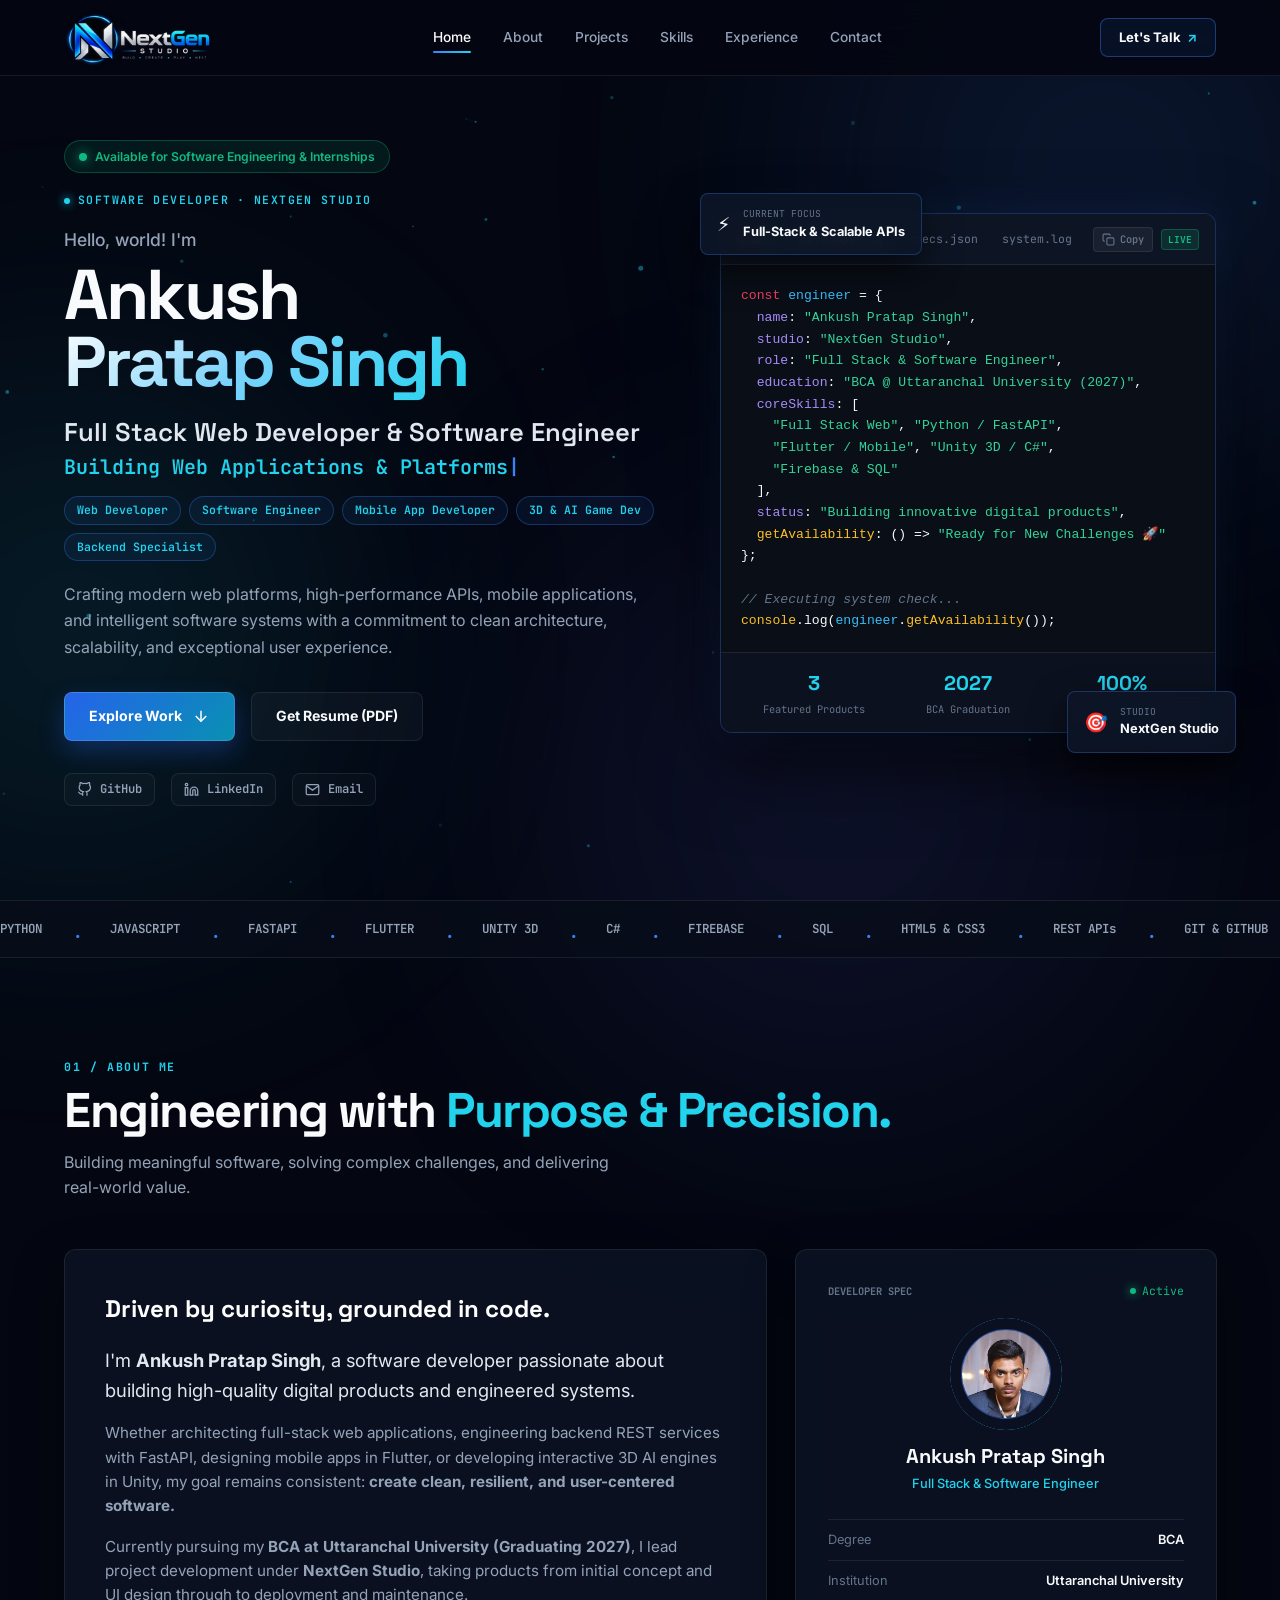
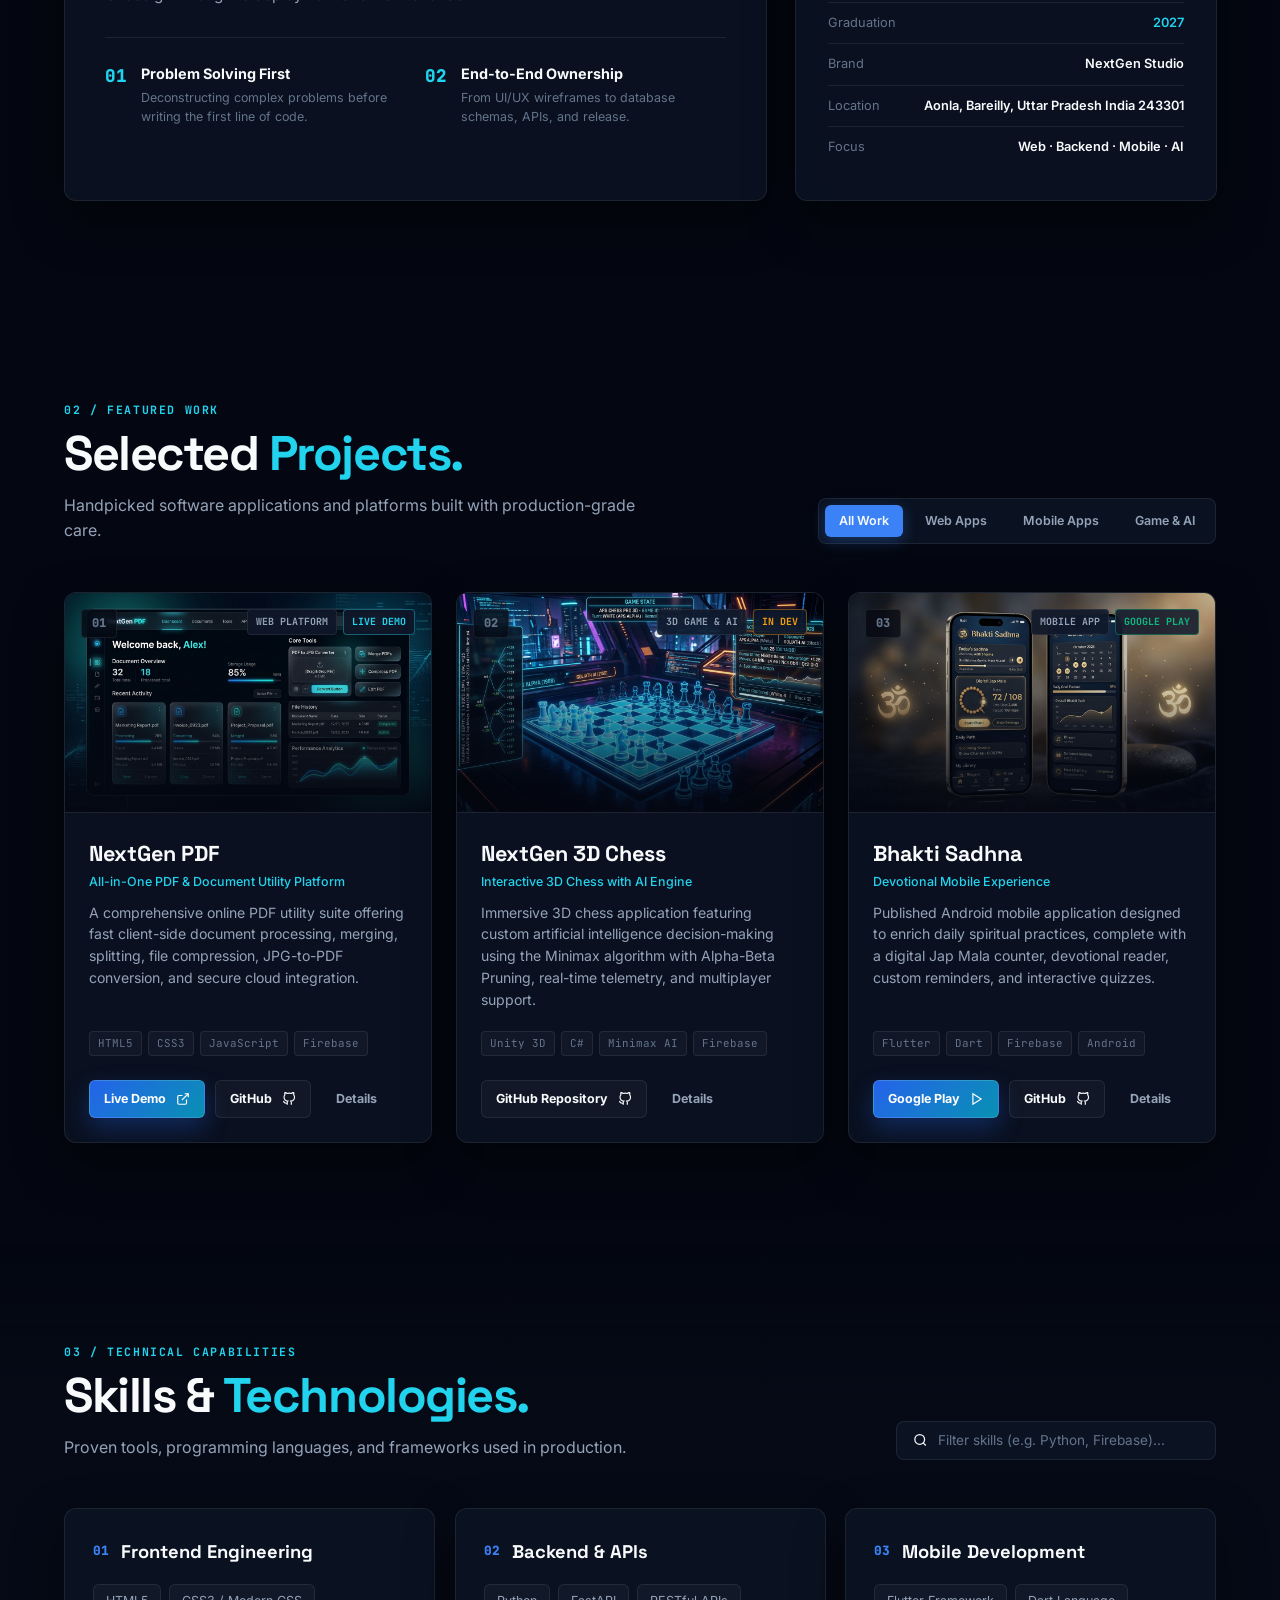
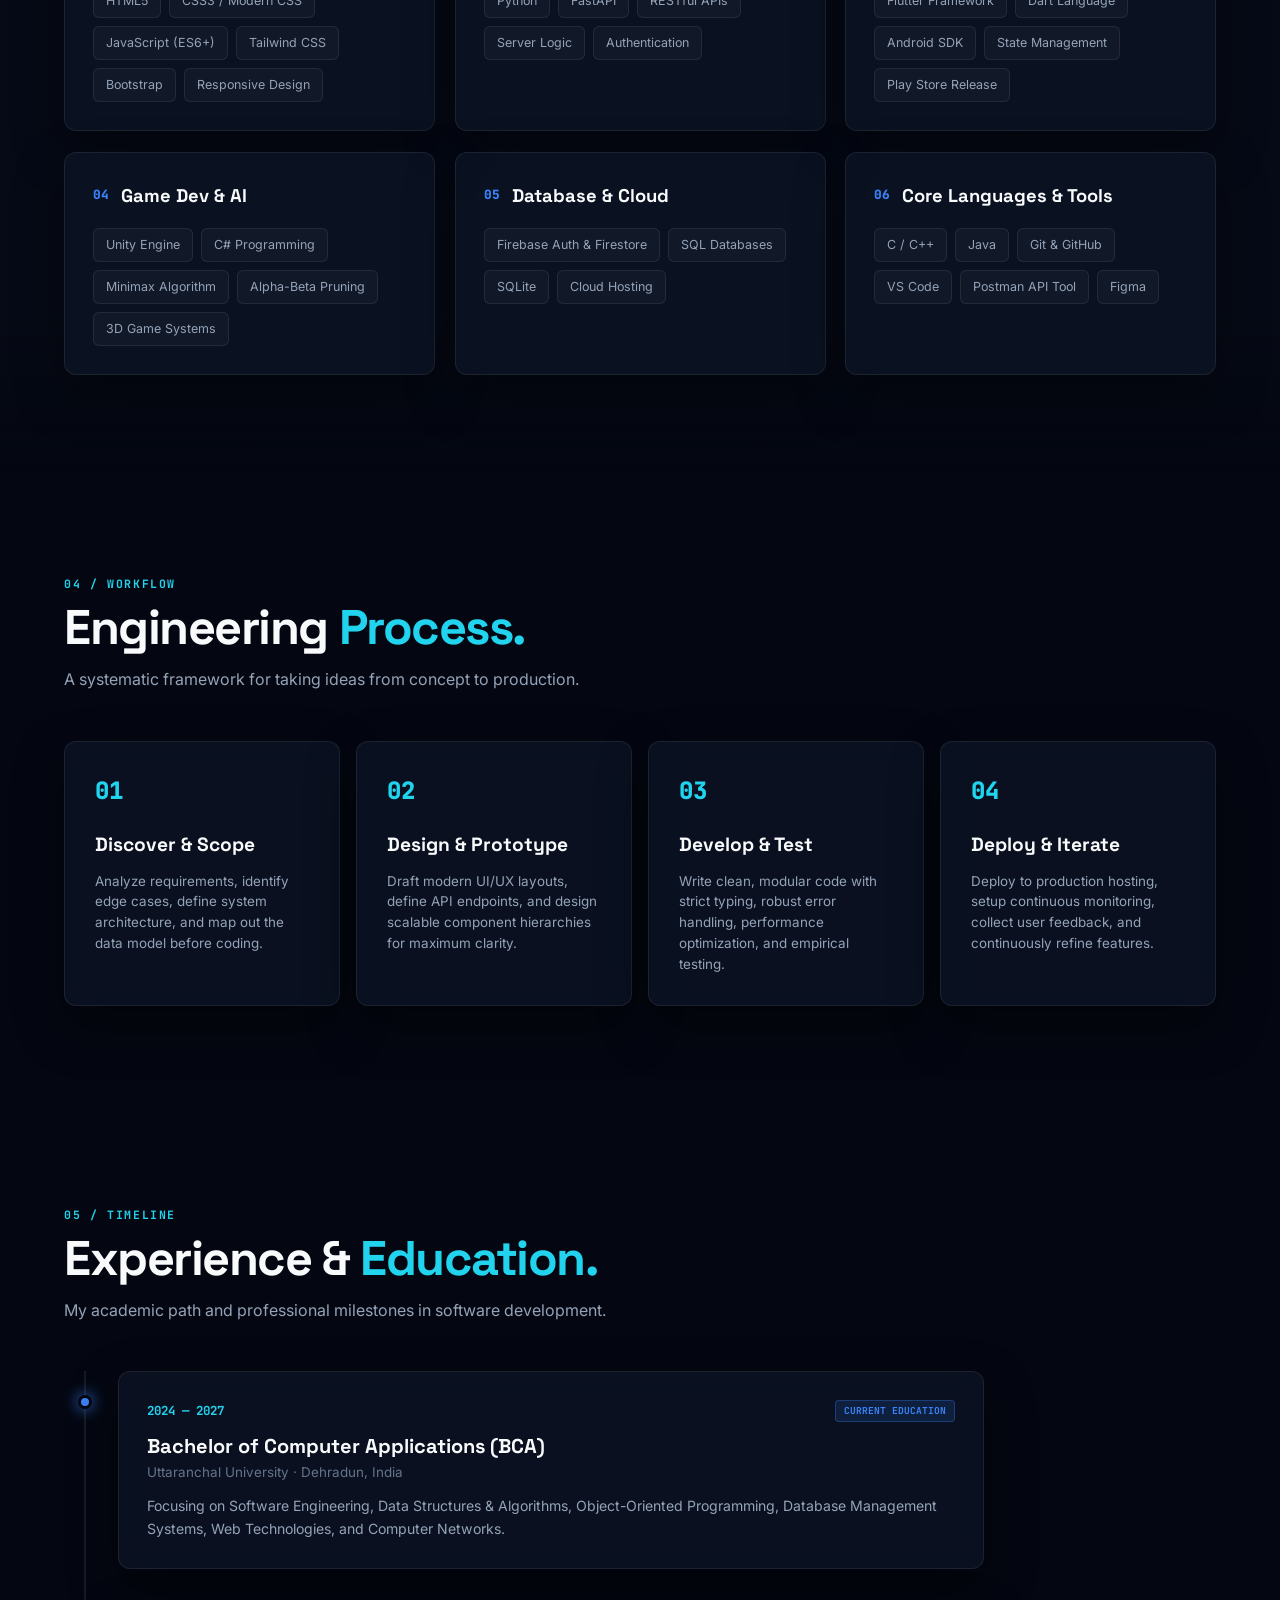
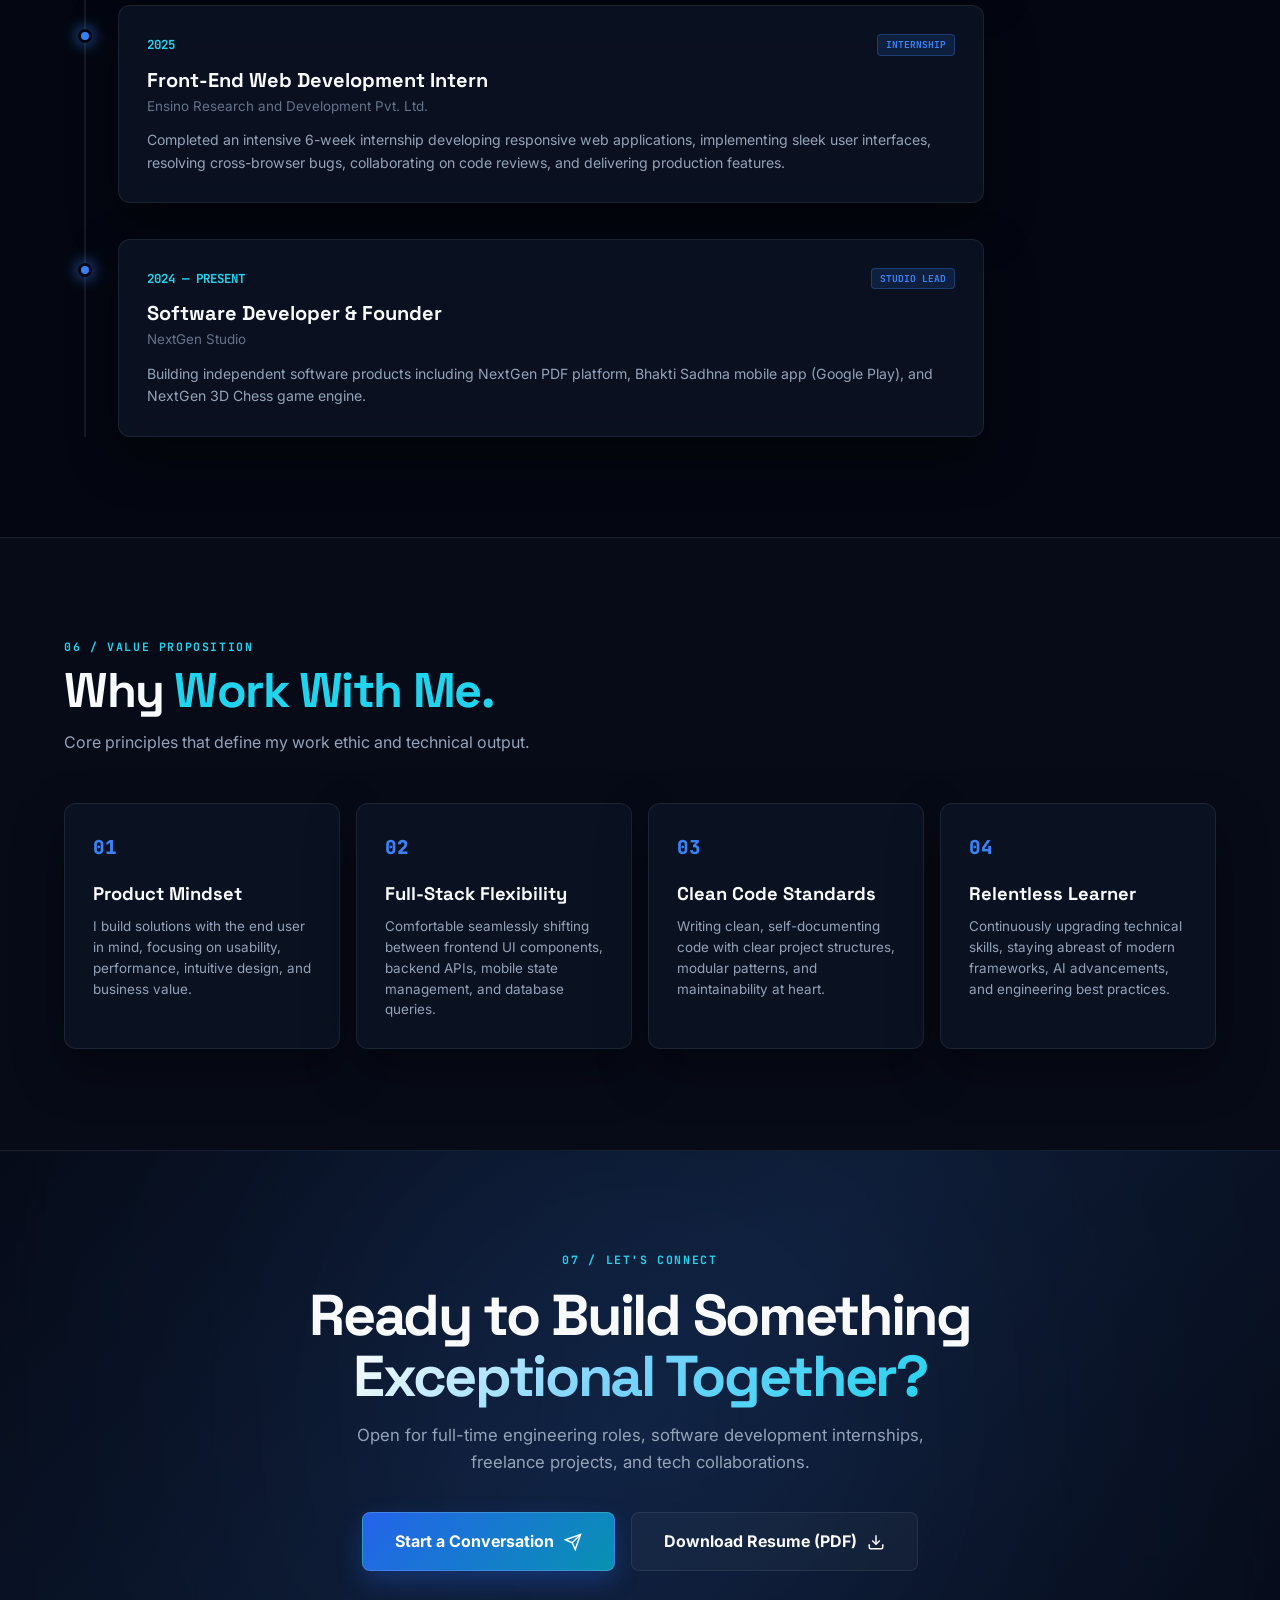
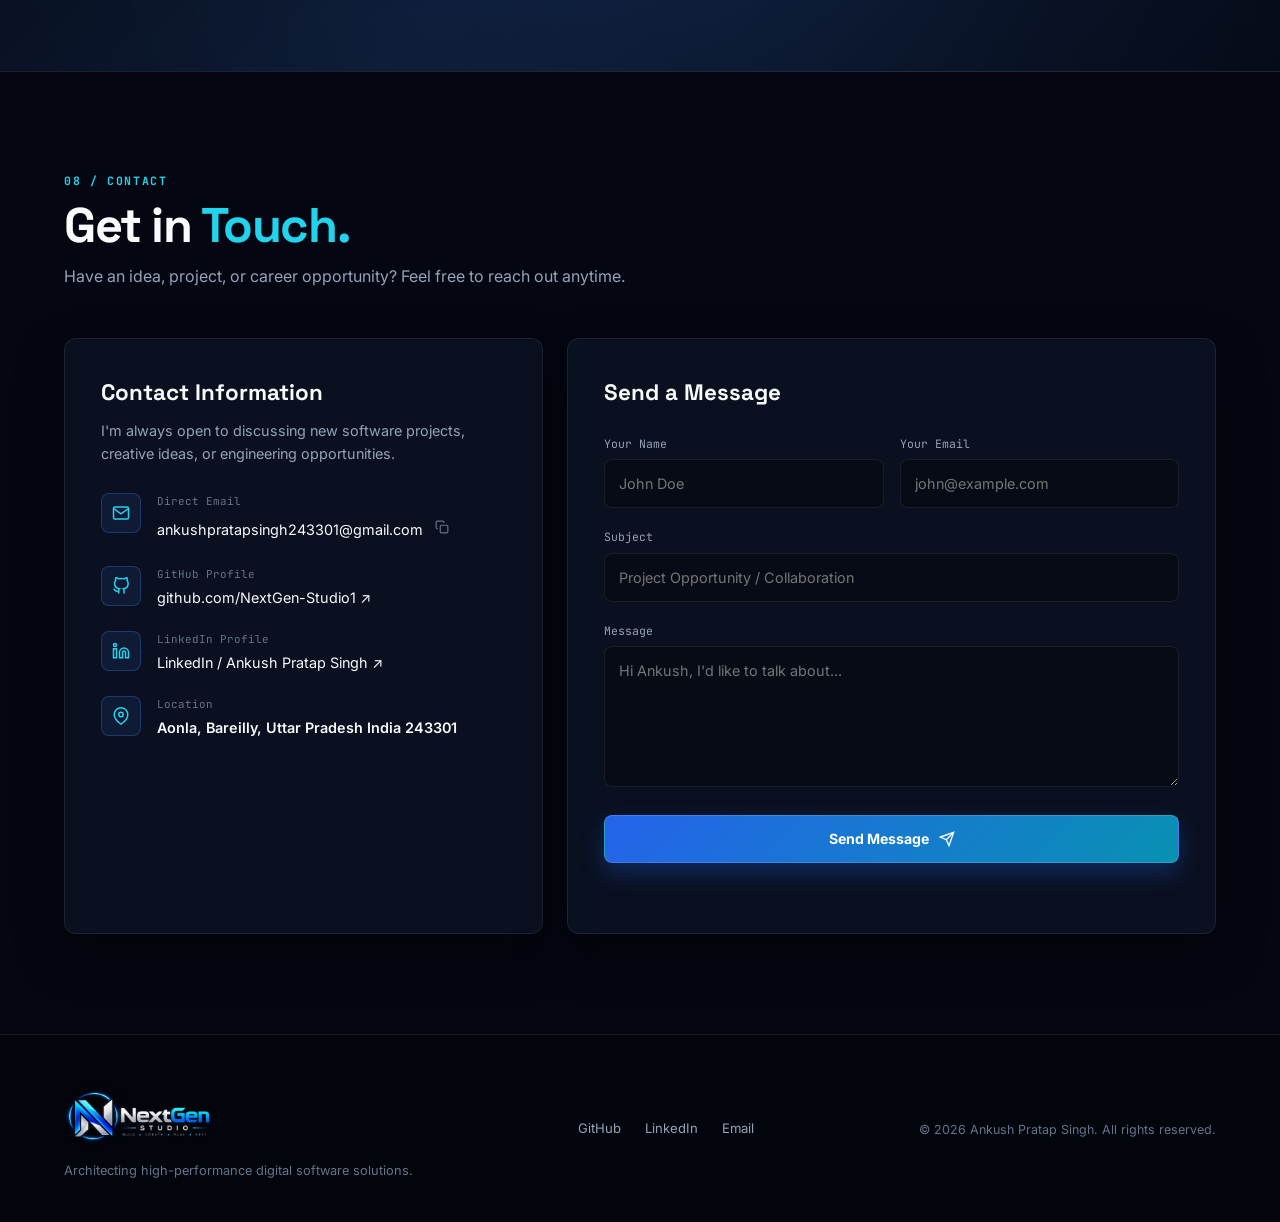
==== index.html @ 7127a2db "NextGen Studio Portfolio - Official Release v1.0" ====
<!DOCTYPE html>
<html lang="en">

<head>
  <meta charset="UTF-8">
  <meta name="viewport" content="width=device-width, initial-scale=1.0">
  <meta name="description"
    content="Ankush Pratap Singh — Full Stack Developer & Software Engineer. Building modern web platforms, mobile apps in Flutter, Python APIs with FastAPI, and Unity 3D games.">
  <meta name="keywords"
    content="Ankush Pratap Singh, NextGen Studio, Full Stack Developer, Software Engineer, Flutter, Unity 3D, FastAPI, Python, Web Developer Portfolio, Dehradun">
  <meta name="author" content="Ankush Pratap Singh">
  <meta name="theme-color" content="#050811">
  <link rel="canonical" href="https://nextgen-studio1.github.io/">

  <!-- Favicon & Icons -->
  <link rel="icon" type="image/svg+xml" href="favicon.svg">
  <link rel="apple-touch-icon" href="nextgen-studio-logo.png">
  <link rel="manifest" href="site.webmanifest">

  <!-- Open Graph / Social Meta -->
  <meta property="og:site_name" content="NextGen Studio Portfolio">
  <meta property="og:title" content="Ankush Pratap Singh — Full Stack & Software Engineer">
  <meta property="og:description"
    content="Full Stack Developer & Software Engineer crafting web platforms, mobile applications, APIs, and 3D software systems.">
  <meta property="og:type" content="website">
  <meta property="og:url" content="https://nextgen-studio1.github.io/">
  <meta property="og:image" content="nextgen-studio-logo.png">

  <!-- Twitter Card Meta -->
  <meta name="twitter:card" content="summary_large_image">
  <meta name="twitter:title" content="Ankush Pratap Singh — NextGen Studio Portfolio">
  <meta name="twitter:description"
    content="Full Stack Developer & Software Engineer crafting web platforms, mobile applications, APIs, and 3D software systems.">
  <meta name="twitter:image" content="nextgen-studio-logo.png">

  <!-- Schema.org JSON-LD -->
  <script type="application/ld+json">
  {
    "@context": "https://schema.org",
    "@type": "Person",
    "name": "Ankush Pratap Singh",
    "url": "https://nextgen-studio1.github.io/",
    "jobTitle": "Full Stack Developer & Software Engineer",
    "worksFor": {
      "@type": "Organization",
      "name": "NextGen Studio"
    },
    "alumniOf": {
      "@type": "EducationalOrganization",
      "name": "Uttaranchal University"
    },
    "sameAs": [
      "https://github.com/NextGen-Studio1",
      "https://www.linkedin.com/in/ankush-pratap-singh-7758a352"
    ]
  }
  </script>

  <title>Ankush Pratap Singh — NextGen Studio Portfolio</title>

  <!-- Fonts -->
  <link rel="preconnect" href="https://fonts.googleapis.com">
  <link rel="preconnect" href="https://fonts.gstatic.com" crossorigin>
  <link
    href="https://fonts.googleapis.com/css2?family=Inter:wght@300;400;500;600;700;800&family=Space+Grotesk:wght@400;500;600;700;800&family=JetBrains+Mono:wght@400;500;600;700&display=swap"
    rel="stylesheet">

  <link rel="stylesheet" href="style.css">
</head>

<body>

  <!-- Top Scroll Progress Bar -->
  <div class="scroll-progress-bar" id="scrollProgress"></div>

  <!-- Background Canvas for Interactive Particles -->
  <canvas id="particleCanvas"></canvas>

  <!-- Ambient Glow Blobs -->
  <div class="ambient ambient-a"></div>
  <div class="ambient ambient-b"></div>
  <div class="ambient ambient-c"></div>

  <!-- Mobile Backdrop Overlay -->
  <div class="nav-backdrop" id="navBackdrop"></div>

  <!-- NAVBAR -->
  <header class="navbar" id="navbar">
    <a class="brand" href="#home" aria-label="NextGen Studio Home">
      <div class="brand-mark">
        <img src="nextgen-studio-logo.png" alt="NextGen Studio Logo" class="brand-logo-img">
      </div>
    </a>

    <nav class="nav-links" id="navLinks">
      <a class="active" href="#home" id="nav-home">Home</a>
      <a href="#about" id="nav-about">About</a>
      <a href="#projects" id="nav-projects">Projects</a>
      <a href="#skills" id="nav-skills">Skills</a>
      <a href="#experience" id="nav-experience">Experience</a>
      <a href="#contact" id="nav-contact">Contact</a>
    </nav>

    <div class="nav-actions">
      <a class="nav-cta" href="#contact" id="navCta">Let's Talk <span class="arrow">↗</span></a>
      <button class="menu-toggle" id="menuToggle" aria-label="Toggle navigation menu" aria-expanded="false">
        <span class="bar"></span>
        <span class="bar"></span>
        <span class="bar"></span>
      </button>
    </div>
  </header>

  <main>
    <!-- HERO SECTION -->
    <section id="home" class="hero container">
      <div class="hero-content reveal">
        <div class="status-badge">
          <span class="status-dot"></span>
          <span>Available for Software Engineering & Internships</span>
        </div>

        <div class="eyebrow">
          <span class="pulse-icon"></span>
          <span>SOFTWARE DEVELOPER · NEXTGEN STUDIO</span>
        </div>

        <p class="intro">Hello, world! I'm</p>
        <h1 class="hero-title">
          Ankush<br>
          <span class="gradient-text">Pratap Singh</span>
        </h1>

        <h2 class="hero-subtitle">
          Full Stack Web Developer &amp; Software Engineer
          <br>
          <span class="typing-container">Building <span id="typedText"></span><span class="cursor">|</span></span>
        </h2>

        <!-- Developer Role Badges -->
        <div class="developer-title-strip">
          <span class="role-pill">Web Developer</span>
          <span class="role-pill">Software Engineer</span>
          <span class="role-pill">Mobile App Developer</span>
          <span class="role-pill">3D &amp; AI Game Dev</span>
          <span class="role-pill">Backend Specialist</span>
        </div>

        <p class="hero-copy">
          Crafting modern web platforms, high-performance APIs, mobile applications, and intelligent software systems
          with a commitment to clean architecture, scalability, and exceptional user experience.
        </p>

        <div class="hero-actions">
          <a class="btn btn-primary" href="#projects" id="heroBtnWork">
            <span>Explore Work</span>
            <svg class="btn-icon" viewBox="0 0 24 24" width="18" height="18" stroke="currentColor" stroke-width="2"
              fill="none">
              <line x1="12" y1="5" x2="12" y2="19"></line>
              <polyline points="19 12 12 19 5 12"></polyline>
            </svg>
          </a>
          <a class="btn btn-secondary"
            href="https://drive.google.com/file/d/1hTRPtSQiB6AssEPxFA-hEh9ZWtG6Ijp3/view?usp=drive_link" target="_blank"
            rel="noopener" id="heroBtnResume">
            <span>Get Resume (PDF)</span>
          </a>
        </div>

        <div class="social-row">
          <a href="https://github.com/NextGen-Studio1" target="_blank" rel="noopener" aria-label="GitHub Profile">
            <svg viewBox="0 0 24 24" width="15" height="15" stroke="currentColor" stroke-width="2" fill="none">
              <path
                d="M9 19c-5 1.5-5-2.5-7-3m14 6v-3.87a3.37 3.37 0 0 0-.94-2.61c3.14-.35 6.44-1.54 6.44-7A5.44 5.44 0 0 0 20 4.77 5.07 5.07 0 0 0 19.91 1S18.73.65 16 2.48a13.38 13.38 0 0 0-7 0C6.27.65 5.09 1 5.09 1A5.07 5.07 0 0 0 5 4.77a5.44 5.44 0 0 0-1.5 3.78c0 5.42 3.3 6.61 6.44 7A3.37 3.37 0 0 0 9 18.13V22">
              </path>
            </svg>
            <span>GitHub</span>
          </a>
          <a href="https://www.linkedin.com/in/ankush-pratap-singh-7758a352" target="_blank" rel="noopener"
            aria-label="LinkedIn Profile">
            <svg viewBox="0 0 24 24" width="15" height="15" stroke="currentColor" stroke-width="2" fill="none">
              <path d="M16 8a6 6 0 0 1 6 6v7h-4v-7a2 2 0 0 0-2-2 2 2 0 0 0-2 2v7h-4v-7a6 6 0 0 1 6-6z"></path>
              <rect x="2" y="9" width="4" height="12"></rect>
              <circle cx="4" cy="4" r="2"></circle>
            </svg>
            <span>LinkedIn</span>
          </a>
          <a href="mailto:ankushpratapsingh243301@gmail.com" aria-label="Send Email">
            <svg viewBox="0 0 24 24" width="15" height="15" stroke="currentColor" stroke-width="2" fill="none">
              <path d="M4 4h16c1.1 0 2 .9 2 2v12c0 1.1-.9 2-2 2H4c-1.1 0-2-.9-2-2V6c0-1.1.9-2 2-2z"></path>
              <polyline points="22,6 12,13 2,6"></polyline>
            </svg>
            <span>Email</span>
          </a>
        </div>
      </div>

      <!-- Hero Visual Interactive Terminal Widget -->
      <div class="hero-visual reveal delay-1">
        <div class="terminal-window tilt-card" id="heroTerminal">
          <div class="terminal-header">
            <div class="terminal-dots">
              <span class="dot red"></span>
              <span class="dot yellow"></span>
              <span class="dot green"></span>
            </div>
            <div class="terminal-tabs">
              <button class="tab-btn active" data-tab="code">developer.ts</button>
              <button class="tab-btn" data-tab="specs">specs.json</button>
              <button class="tab-btn" data-tab="status">system.log</button>
            </div>
            <div class="terminal-controls">
              <button class="copy-terminal-btn" id="copyCodeBtn" title="Copy code" aria-label="Copy code">
                <svg viewBox="0 0 24 24" width="13" height="13" stroke="currentColor" stroke-width="2" fill="none">
                  <rect x="9" y="9" width="13" height="13" rx="2" ry="2"></rect>
                  <path d="M5 15H4a2 2 0 0 1-2-2V4a2 2 0 0 1 2-2h9a2 2 0 0 1 2 2v1"></path>
                </svg>
                <span id="copyCodeTxt">Copy</span>
              </button>
              <div class="terminal-badge">LIVE</div>
            </div>
          </div>

          <div class="terminal-body tab-content active" id="tab-code">
            <pre><code><span class="code-keyword">const</span> <span class="code-var">engineer</span> = {
  <span class="code-prop">name</span>: <span class="code-str">"Ankush Pratap Singh"</span>,
  <span class="code-prop">studio</span>: <span class="code-str">"NextGen Studio"</span>,
  <span class="code-prop">role</span>: <span class="code-str">"Full Stack &amp; Software Engineer"</span>,
  <span class="code-prop">education</span>: <span class="code-str">"BCA @ Uttaranchal University (2027)"</span>,
  <span class="code-prop">coreSkills</span>: [
    <span class="code-str">"Full Stack Web"</span>, <span class="code-str">"Python / FastAPI"</span>,
    <span class="code-str">"Flutter / Mobile"</span>, <span class="code-str">"Unity 3D / C#"</span>,
    <span class="code-str">"Firebase &amp; SQL"</span>
  ],
  <span class="code-prop">status</span>: <span class="code-str">"Building innovative digital products"</span>,
  <span class="code-func">getAvailability</span>: () => <span class="code-str">"Ready for New Challenges 🚀"</span>
};

<span class="code-comment">// Executing system check...</span>
<span class="code-func">console</span>.log(<span class="code-var">engineer</span>.<span class="code-func">getAvailability</span>());</code></pre>
          </div>

          <div class="terminal-body tab-content" id="tab-specs">
            <pre><code>{
  <span class="code-prop">"frontend"</span>: [<span class="code-str">"HTML5"</span>, <span class="code-str">"CSS3"</span>, <span class="code-str">"JavaScript"</span>, <span class="code-str">"Tailwind"</span>],
  <span class="code-prop">"backend"</span>: [<span class="code-str">"Python"</span>, <span class="code-str">"FastAPI"</span>, <span class="code-str">"REST APIs"</span>],
  <span class="code-prop">"mobile"</span>: [<span class="code-str">"Flutter"</span>, <span class="code-str">"Dart"</span>, <span class="code-str">"Android"</span>],
  <span class="code-prop">"gameDev"</span>: [<span class="code-str">"Unity 3D"</span>, <span class="code-str">"C#"</span>, <span class="code-str">"Minimax AI"</span>],
  <span class="code-prop">"database"</span>: [<span class="code-str">"Firebase"</span>, <span class="code-str">"SQL"</span>, <span class="code-str">"SQLite"</span>]
}</code></pre>
          </div>

          <div class="terminal-body tab-content" id="tab-status">
            <div class="log-output" id="logOutput">
              <p><span class="log-time">[SYSTEM OK]</span> Core engine initialized.</p>
              <p><span class="log-time">[DEPLOYED]</span> NextGen PDF operational.</p>
              <p><span class="log-time">[DEPLOYED]</span> Bhakti Sadhna on Google Play.</p>
              <p><span class="log-time">[IN DEV]</span> NextGen 3D Chess AI Minimax Engine active.</p>
              <p class="log-highlight">⚡ Ready to engineer high-impact solutions.</p>
            </div>
            <button class="log-run-btn" id="runDiagBtn">⚡ Run System Diagnostic</button>
          </div>

          <div class="terminal-footer">
            <div class="terminal-stat">
              <span class="stat-num" data-count="3">3</span>
              <span class="stat-lbl">Featured Products</span>
            </div>
            <div class="terminal-stat">
              <span class="stat-num" data-count="2027">2027</span>
              <span class="stat-lbl">BCA Graduation</span>
            </div>
            <div class="terminal-stat">
              <span class="stat-num">100%</span>
              <span class="stat-lbl">Dedication</span>
            </div>
          </div>
        </div>

        <!-- Floating Accent Cards -->
        <div class="floating-badge badge-top">
          <div class="badge-icon">⚡</div>
          <div>
            <small>CURRENT FOCUS</small>
            <strong>Full-Stack &amp; Scalable APIs</strong>
          </div>
        </div>

        <div class="floating-badge badge-bottom">
          <div class="badge-icon">🎯</div>
          <div>
            <small>STUDIO</small>
            <strong>NextGen Studio</strong>
          </div>
        </div>
      </div>
    </section>

    <!-- TECH MARQUEE / TRUST STRIP -->
    <section class="trust-strip" aria-label="Technologies Overview">
      <div class="marquee-track">
        <div class="marquee-content">
          <span>PYTHON</span><span class="dot">•</span>
          <span>JAVASCRIPT</span><span class="dot">•</span>
          <span>FASTAPI</span><span class="dot">•</span>
          <span>FLUTTER</span><span class="dot">•</span>
          <span>UNITY 3D</span><span class="dot">•</span>
          <span>C#</span><span class="dot">•</span>
          <span>FIREBASE</span><span class="dot">•</span>
          <span>SQL</span><span class="dot">•</span>
          <span>HTML5 &amp; CSS3</span><span class="dot">•</span>
          <span>REST APIs</span><span class="dot">•</span>
          <span>GIT &amp; GITHUB</span><span class="dot">•</span>
        </div>
        <div class="marquee-content" aria-hidden="true">
          <span>PYTHON</span><span class="dot">•</span>
          <span>JAVASCRIPT</span><span class="dot">•</span>
          <span>FASTAPI</span><span class="dot">•</span>
          <span>FLUTTER</span><span class="dot">•</span>
          <span>UNITY 3D</span><span class="dot">•</span>
          <span>C#</span><span class="dot">•</span>
          <span>FIREBASE</span><span class="dot">•</span>
          <span>SQL</span><span class="dot">•</span>
          <span>HTML5 &amp; CSS3</span><span class="dot">•</span>
          <span>REST APIs</span><span class="dot">•</span>
          <span>GIT &amp; GITHUB</span><span class="dot">•</span>
        </div>
      </div>
    </section>

    <!-- ABOUT SECTION -->
    <section id="about" class="section container">
      <div class="section-heading reveal">
        <span class="section-kicker">01 / ABOUT ME</span>
        <h2>Engineering with <span>Purpose &amp; Precision.</span></h2>
        <p>Building meaningful software, solving complex challenges, and delivering real-world value.</p>
      </div>

      <div class="about-grid">
        <div class="about-card glass tilt-card reveal">
          <div class="card-glow"></div>
          <h3 class="about-headline">Driven by curiosity, grounded in code.</h3>
          <p class="large-copy">
            I'm <strong>Ankush Pratap Singh</strong>, a software developer passionate about building high-quality
            digital products and engineered systems.
          </p>
          <p>
            Whether architecting full-stack web applications, engineering backend REST services with FastAPI, designing
            mobile apps in Flutter, or developing interactive 3D AI engines in Unity, my goal remains consistent:
            <strong>create clean, resilient, and user-centered software.</strong>
          </p>
          <p>
            Currently pursuing my <strong>BCA at Uttaranchal University (Graduating 2027)</strong>, I lead project
            development under <strong>NextGen Studio</strong>, taking products from initial concept and UI design
            through to deployment and maintenance.
          </p>

          <div class="about-highlights">
            <div class="highlight-item">
              <span class="hl-num">01</span>
              <div>
                <strong>Problem Solving First</strong>
                <small>Deconstructing complex problems before writing the first line of code.</small>
              </div>
            </div>
            <div class="highlight-item">
              <span class="hl-num">02</span>
              <div>
                <strong>End-to-End Ownership</strong>
                <small>From UI/UX wireframes to database schemas, APIs, and release.</small>
              </div>
            </div>
          </div>
        </div>

        <div class="profile-card glass tilt-card reveal delay-1">
          <div class="profile-header">
            <span class="profile-badge">DEVELOPER SPEC</span>
            <span class="online-indicator">
              <span class="pulse"></span> Active
            </span>
          </div>

          <div class="profile-avatar-wrapper">
            <div class="avatar-ring"></div>
            <div class="profile-avatar">
              <img src="Profile.jpg" alt="Ankush Pratap Singh Profile Photo" class="profile-avatar-img">
            </div>
          </div>

          <h3 class="profile-name">Ankush Pratap Singh</h3>
          <p class="profile-title">Full Stack &amp; Software Engineer</p>

          <div class="profile-table">
            <div class="table-row">
              <span class="row-label">Degree</span>
              <span class="row-val">BCA</span>
            </div>
            <div class="table-row">
              <span class="row-label">Institution</span>
              <span class="row-val">Uttaranchal University</span>
            </div>
            <div class="table-row">
              <span class="row-label">Graduation</span>
              <span class="row-val highlight-val">2027</span>
            </div>
            <div class="table-row">
              <span class="row-label">Brand</span>
              <span class="row-val">NextGen Studio</span>
            </div>
            <div class="table-row">
              <span class="row-label">Location</span>
              <span class="row-val">Aonla, Bareilly, Uttar Pradesh India 243301</span>
            </div>
            <div class="table-row">
              <span class="row-label">Focus</span>
              <span class="row-val">Web · Backend · Mobile · AI</span>
            </div>
          </div>
        </div>
      </div>
    </section>

    <!-- FEATURED PROJECTS SECTION -->
    <section id="projects" class="section container">
      <div class="section-heading row-heading reveal">
        <div>
          <span class="section-kicker">02 / FEATURED WORK</span>
          <h2>Selected <span>Projects.</span></h2>
          <p>Handpicked software applications and platforms built with production-grade care.</p>
        </div>

        <!-- Filter Controls -->
        <div class="project-filters" id="projectFilters">
          <button class="filter-btn active" data-filter="all">All Work</button>
          <button class="filter-btn" data-filter="web">Web Apps</button>
          <button class="filter-btn" data-filter="mobile">Mobile Apps</button>
          <button class="filter-btn" data-filter="game">Game &amp; AI</button>
        </div>
      </div>

      <div class="projects-grid" id="projectsGrid">

        <!-- PROJECT 1: NEXTGEN PDF -->
        <article class="project-card glass tilt-card reveal" data-category="web">
          <div class="card-glow"></div>
          <div class="project-image-container">
            <img src="assets/nextgen_pdf.jpg" alt="NextGen PDF Application Interface" class="project-img"
              loading="lazy">
            <div class="image-overlay"></div>
            <span class="project-num">01</span>
            <div class="project-tags-floating">
              <span class="tag-pill">WEB PLATFORM</span>
              <span class="tag-pill live-pill">LIVE DEMO</span>
            </div>
          </div>

          <div class="project-body">
            <div class="project-header">
              <h3 class="project-title">NextGen PDF</h3>
              <span class="project-subtitle">All-in-One PDF &amp; Document Utility Platform</span>
            </div>

            <p class="project-desc">
              A comprehensive online PDF utility suite offering fast client-side document processing, merging,
              splitting, file compression, JPG-to-PDF conversion, and secure cloud integration.
            </p>

            <div class="tech-stack">
              <span>HTML5</span>
              <span>CSS3</span>
              <span>JavaScript</span>
              <span>Firebase</span>
            </div>

            <div class="project-actions">
              <a href="https://nextgen-pdf.web.app/index.html" target="_blank" rel="noopener"
                class="btn btn-sm btn-primary">
                <span>Live Demo</span>
                <svg viewBox="0 0 24 24" width="14" height="14" stroke="currentColor" stroke-width="2" fill="none">
                  <path d="M18 13v6a2 2 0 0 1-2 2H5a2 2 0 0 1-2-2V8a2 2 0 0 1 2-2h6"></path>
                  <polyline points="15 3 21 3 21 9"></polyline>
                  <line x1="10" y1="14" x2="21" y2="3"></line>
                </svg>
              </a>
              <a href="https://github.com/NextGen-Studio1" target="_blank" rel="noopener"
                class="btn btn-sm btn-secondary">
                <span>GitHub</span>
                <svg viewBox="0 0 24 24" width="14" height="14" stroke="currentColor" stroke-width="2" fill="none">
                  <path
                    d="M9 19c-5 1.5-5-2.5-7-3m14 6v-3.87a3.37 3.37 0 0 0-.94-2.61c3.14-.35 6.44-1.54 6.44-7A5.44 5.44 0 0 0 20 4.77 5.07 5.07 0 0 0 19.91 1S18.73.65 16 2.48a13.38 13.38 0 0 0-7 0C6.27.65 5.09 1 5.09 1A5.07 5.07 0 0 0 5 4.77a5.44 5.44 0 0 0-1.5 3.78c0 5.42 3.3 6.61 6.44 7A3.37 3.37 0 0 0 9 18.13V22">
                  </path>
                </svg>
              </a>
              <button class="btn btn-sm btn-ghost open-modal" data-project="pdf">
                <span>Details</span>
              </button>
            </div>
          </div>
        </article>

        <!-- PROJECT 2: NextGen 3D Chess -->
        <article class="project-card glass tilt-card reveal delay-1" data-category="game">
          <div class="card-glow"></div>
          <div class="project-image-container">
            <img src="assets/aps_chess.jpg" alt="NextGen 3D Chess Game Interface" class="project-img" loading="lazy">
            <div class="image-overlay"></div>
            <span class="project-num">02</span>
            <div class="project-tags-floating">
              <span class="tag-pill">3D GAME &amp; AI</span>
              <span class="tag-pill status-pill">IN DEV</span>
            </div>
          </div>

          <div class="project-body">
            <div class="project-header">
              <h3 class="project-title">NextGen 3D Chess</h3>
              <span class="project-subtitle">Interactive 3D Chess with AI Engine</span>
            </div>

            <p class="project-desc">
              Immersive 3D chess application featuring custom artificial intelligence decision-making using the Minimax
              algorithm with Alpha-Beta Pruning, real-time telemetry, and multiplayer support.
            </p>

            <div class="tech-stack">
              <span>Unity 3D</span>
              <span>C#</span>
              <span>Minimax AI</span>
              <span>Firebase</span>
            </div>

            <div class="project-actions">
              <a href="https://github.com/NextGen-Studio1" target="_blank" rel="noopener"
                class="btn btn-sm btn-secondary">
                <span>GitHub Repository</span>
                <svg viewBox="0 0 24 24" width="14" height="14" stroke="currentColor" stroke-width="2" fill="none">
                  <path
                    d="M9 19c-5 1.5-5-2.5-7-3m14 6v-3.87a3.37 3.37 0 0 0-.94-2.61c3.14-.35 6.44-1.54 6.44-7A5.44 5.44 0 0 0 20 4.77 5.07 5.07 0 0 0 19.91 1S18.73.65 16 2.48a13.38 13.38 0 0 0-7 0C6.27.65 5.09 1 5.09 1A5.07 5.07 0 0 0 5 4.77a5.44 5.44 0 0 0-1.5 3.78c0 5.42 3.3 6.61 6.44 7A3.37 3.37 0 0 0 9 18.13V22">
                  </path>
                </svg>
              </a>
              <button class="btn btn-sm btn-ghost open-modal" data-project="chess">
                <span>Details</span>
              </button>
            </div>
          </div>
        </article>

        <!-- PROJECT 3: BHAKTI SADHNA -->
        <article class="project-card glass tilt-card reveal delay-2" data-category="mobile">
          <div class="card-glow"></div>
          <div class="project-image-container">
            <img src="assets/bhakti_sadhna.jpg" alt="Bhakti Sadhna Mobile App Preview" class="project-img"
              loading="lazy">
            <div class="image-overlay"></div>
            <span class="project-num">03</span>
            <div class="project-tags-floating">
              <span class="tag-pill">MOBILE APP</span>
              <span class="tag-pill store-pill">GOOGLE PLAY</span>
            </div>
          </div>

          <div class="project-body">
            <div class="project-header">
              <h3 class="project-title">Bhakti Sadhna</h3>
              <span class="project-subtitle">Devotional Mobile Experience</span>
            </div>

            <p class="project-desc">
              Published Android mobile application designed to enrich daily spiritual practices, complete with a digital
              Jap Mala counter, devotional reader, custom reminders, and interactive quizzes.
            </p>

            <div class="tech-stack">
              <span>Flutter</span>
              <span>Dart</span>
              <span>Firebase</span>
              <span>Android</span>
            </div>

            <div class="project-actions">
              <a href="https://play.google.com/store/apps/details?id=com.ankush.bhakti_sangrah" target="_blank"
                rel="noopener" class="btn btn-sm btn-primary">
                <span>Google Play</span>
                <svg viewBox="0 0 24 24" width="14" height="14" stroke="currentColor" stroke-width="2" fill="none">
                  <polygon points="5 3 19 12 5 21 5 3"></polygon>
                </svg>
              </a>
              <a href="https://github.com/NextGen-Studio1" target="_blank" rel="noopener"
                class="btn btn-sm btn-secondary">
                <span>GitHub</span>
                <svg viewBox="0 0 24 24" width="14" height="14" stroke="currentColor" stroke-width="2" fill="none">
                  <path
                    d="M9 19c-5 1.5-5-2.5-7-3m14 6v-3.87a3.37 3.37 0 0 0-.94-2.61c3.14-.35 6.44-1.54 6.44-7A5.44 5.44 0 0 0 20 4.77 5.07 5.07 0 0 0 19.91 1S18.73.65 16 2.48a13.38 13.38 0 0 0-7 0C6.27.65 5.09 1 5.09 1A5.07 5.07 0 0 0 5 4.77a5.44 5.44 0 0 0-1.5 3.78c0 5.42 3.3 6.61 6.44 7A3.37 3.37 0 0 0 9 18.13V22">
                  </path>
                </svg>
              </a>
              <button class="btn btn-sm btn-ghost open-modal" data-project="bhakti">
                <span>Details</span>
              </button>
            </div>
          </div>
        </article>

      </div>
    </section>

    <!-- SKILLS SECTION -->
    <section id="skills" class="section skills-section">
      <div class="container">
        <div class="section-heading row-heading reveal">
          <div>
            <span class="section-kicker">03 / TECHNICAL CAPABILITIES</span>
            <h2>Skills &amp; <span>Technologies.</span></h2>
            <p>Proven tools, programming languages, and frameworks used in production.</p>
          </div>

          <div class="skills-search-box">
            <svg viewBox="0 0 24 24" width="16" height="16" stroke="currentColor" stroke-width="2" fill="none">
              <circle cx="11" cy="11" r="8"></circle>
              <line x1="21" y1="21" x2="16.65" y2="16.65"></line>
            </svg>
            <input type="text" id="skillsSearch" placeholder="Filter skills (e.g. Python, Firebase)..."
              aria-label="Search skills">
          </div>
        </div>

        <div class="skills-grid" id="skillsGrid">

          <div class="skill-category glass tilt-card reveal">
            <div class="cat-header">
              <span class="cat-num">01</span>
              <h3>Frontend Engineering</h3>
            </div>
            <div class="skill-tags">
              <span class="skill-pill">HTML5</span>
              <span class="skill-pill">CSS3 / Modern CSS</span>
              <span class="skill-pill">JavaScript (ES6+)</span>
              <span class="skill-pill">Tailwind CSS</span>
              <span class="skill-pill">Bootstrap</span>
              <span class="skill-pill">Responsive Design</span>
            </div>
          </div>

          <div class="skill-category glass tilt-card reveal delay-1">
            <div class="cat-header">
              <span class="cat-num">02</span>
              <h3>Backend &amp; APIs</h3>
            </div>
            <div class="skill-tags">
              <span class="skill-pill">Python</span>
              <span class="skill-pill">FastAPI</span>
              <span class="skill-pill">RESTful APIs</span>
              <span class="skill-pill">Server Logic</span>
              <span class="skill-pill">Authentication</span>
            </div>
          </div>

          <div class="skill-category glass tilt-card reveal delay-2">
            <div class="cat-header">
              <span class="cat-num">03</span>
              <h3>Mobile Development</h3>
            </div>
            <div class="skill-tags">
              <span class="skill-pill">Flutter Framework</span>
              <span class="skill-pill">Dart Language</span>
              <span class="skill-pill">Android SDK</span>
              <span class="skill-pill">State Management</span>
              <span class="skill-pill">Play Store Release</span>
            </div>
          </div>

          <div class="skill-category glass tilt-card reveal">
            <div class="cat-header">
              <span class="cat-num">04</span>
              <h3>Game Dev &amp; AI</h3>
            </div>
            <div class="skill-tags">
              <span class="skill-pill">Unity Engine</span>
              <span class="skill-pill">C# Programming</span>
              <span class="skill-pill">Minimax Algorithm</span>
              <span class="skill-pill">Alpha-Beta Pruning</span>
              <span class="skill-pill">3D Game Systems</span>
            </div>
          </div>

          <div class="skill-category glass tilt-card reveal delay-1">
            <div class="cat-header">
              <span class="cat-num">05</span>
              <h3>Database &amp; Cloud</h3>
            </div>
            <div class="skill-tags">
              <span class="skill-pill">Firebase Auth &amp; Firestore</span>
              <span class="skill-pill">SQL Databases</span>
              <span class="skill-pill">SQLite</span>
              <span class="skill-pill">Cloud Hosting</span>
            </div>
          </div>

          <div class="skill-category glass tilt-card reveal delay-2">
            <div class="cat-header">
              <span class="cat-num">06</span>
              <h3>Core Languages &amp; Tools</h3>
            </div>
            <div class="skill-tags">
              <span class="skill-pill">C / C++</span>
              <span class="skill-pill">Java</span>
              <span class="skill-pill">Git &amp; GitHub</span>
              <span class="skill-pill">VS Code</span>
              <span class="skill-pill">Postman API Tool</span>
              <span class="skill-pill">Figma</span>
            </div>
          </div>

        </div>
      </div>
    </section>

    <!-- DEVELOPMENT PROCESS -->
    <section class="section container">
      <div class="section-heading reveal">
        <span class="section-kicker">04 / WORKFLOW</span>
        <h2>Engineering <span>Process.</span></h2>
        <p>A systematic framework for taking ideas from concept to production.</p>
      </div>

      <div class="process-grid">
        <div class="process-step glass reveal">
          <span class="step-num">01</span>
          <h3>Discover &amp; Scope</h3>
          <p>Analyze requirements, identify edge cases, define system architecture, and map out the data model before
            coding.</p>
        </div>

        <div class="process-step glass reveal delay-1">
          <span class="step-num">02</span>
          <h3>Design &amp; Prototype</h3>
          <p>Draft modern UI/UX layouts, define API endpoints, and design scalable component hierarchies for maximum
            clarity.</p>
        </div>

        <div class="process-step glass reveal delay-2">
          <span class="step-num">03</span>
          <h3>Develop &amp; Test</h3>
          <p>Write clean, modular code with strict typing, robust error handling, performance optimization, and
            empirical testing.</p>
        </div>

        <div class="process-step glass reveal delay-3">
          <span class="step-num">04</span>
          <h3>Deploy &amp; Iterate</h3>
          <p>Deploy to production hosting, setup continuous monitoring, collect user feedback, and continuously refine
            features.</p>
        </div>
      </div>
    </section>

    <!-- EXPERIENCE & EDUCATION -->
    <section id="experience" class="section container">
      <div class="section-heading reveal">
        <span class="section-kicker">05 / TIMELINE</span>
        <h2>Experience &amp; <span>Education.</span></h2>
        <p>My academic path and professional milestones in software development.</p>
      </div>

      <div class="timeline">

        <div class="timeline-item reveal">
          <div class="timeline-marker"></div>
          <div class="timeline-content glass">
            <div class="timeline-header">
              <span class="timeline-period">2024 — 2027</span>
              <span class="timeline-tag">CURRENT EDUCATION</span>
            </div>
            <h3>Bachelor of Computer Applications (BCA)</h3>
            <span class="timeline-sub">Uttaranchal University · Dehradun, India</span>
            <p>
              Focusing on Software Engineering, Data Structures &amp; Algorithms, Object-Oriented Programming, Database
              Management Systems, Web Technologies, and Computer Networks.
            </p>
          </div>
        </div>

        <div class="timeline-item reveal delay-1">
          <div class="timeline-marker"></div>
          <div class="timeline-content glass">
            <div class="timeline-header">
              <span class="timeline-period">2025</span>
              <span class="timeline-tag">INTERNSHIP</span>
            </div>
            <h3>Front-End Web Development Intern</h3>
            <span class="timeline-sub">Ensino Research and Development Pvt. Ltd.</span>
            <p>
              Completed an intensive 6-week internship developing responsive web applications, implementing sleek user
              interfaces, resolving cross-browser bugs, collaborating on code reviews, and delivering production
              features.
            </p>
          </div>
        </div>

        <div class="timeline-item reveal delay-2">
          <div class="timeline-marker"></div>
          <div class="timeline-content glass">
            <div class="timeline-header">
              <span class="timeline-period">2024 — PRESENT</span>
              <span class="timeline-tag">STUDIO LEAD</span>
            </div>
            <h3>Software Developer &amp; Founder</h3>
            <span class="timeline-sub">NextGen Studio</span>
            <p>
              Building independent software products including NextGen PDF platform, Bhakti Sadhna mobile app (Google
              Play), and NextGen 3D Chess game engine.
            </p>
          </div>
        </div>

      </div>
    </section>

    <!-- WHY ME SECTION -->
    <section class="section why-section">
      <div class="container">
        <div class="section-heading reveal">
          <span class="section-kicker">06 / VALUE PROPOSITION</span>
          <h2>Why <span>Work With Me.</span></h2>
          <p>Core principles that define my work ethic and technical output.</p>
        </div>

        <div class="why-grid">
          <div class="why-card glass tilt-card reveal">
            <div class="why-num">01</div>
            <h3>Product Mindset</h3>
            <p>I build solutions with the end user in mind, focusing on usability, performance, intuitive design, and
              business value.</p>
          </div>

          <div class="why-card glass tilt-card reveal delay-1">
            <div class="why-num">02</div>
            <h3>Full-Stack Flexibility</h3>
            <p>Comfortable seamlessly shifting between frontend UI components, backend APIs, mobile state management,
              and database queries.</p>
          </div>

          <div class="why-card glass tilt-card reveal delay-2">
            <div class="why-num">03</div>
            <h3>Clean Code Standards</h3>
            <p>Writing clean, self-documenting code with clear project structures, modular patterns, and maintainability
              at heart.</p>
          </div>

          <div class="why-card glass tilt-card reveal delay-3">
            <div class="why-num">04</div>
            <h3>Relentless Learner</h3>
            <p>Continuously upgrading technical skills, staying abreast of modern frameworks, AI advancements, and
              engineering best practices.</p>
          </div>
        </div>
      </div>
    </section>

    <!-- CTA SECTION -->
    <section class="cta-section">
      <div class="cta-glow"></div>
      <div class="container cta-inner reveal">
        <span class="section-kicker">07 / LET'S CONNECT</span>
        <h2>Ready to Build Something<br><span class="gradient-text">Exceptional Together?</span></h2>
        <p>Open for full-time engineering roles, software development internships, freelance projects, and tech
          collaborations.</p>
        <div class="cta-actions">
          <a class="btn btn-primary btn-lg" href="#contact" id="ctaBtnContact">
            <span>Start a Conversation</span>
            <svg viewBox="0 0 24 24" width="18" height="18" stroke="currentColor" stroke-width="2" fill="none">
              <line x1="22" y1="2" x2="11" y2="13"></line>
              <polygon points="22 2 15 22 11 13 2 9 22 2"></polygon>
            </svg>
          </a>
          <a class="btn btn-secondary btn-lg"
            href="https://drive.google.com/file/d/1hTRPtSQiB6AssEPxFA-hEh9ZWtG6Ijp3/view?usp=drive_link" target="_blank"
            rel="noopener" id="ctaBtnResume">
            <span>Download Resume (PDF)</span>
            <svg viewBox="0 0 24 24" width="18" height="18" stroke="currentColor" stroke-width="2" fill="none">
              <path d="M21 15v4a2 2 0 0 1-2 2H5a2 2 0 0 1-2-2v-4"></path>
              <polyline points="7 10 12 15 17 10"></polyline>
              <line x1="12" y1="15" x2="12" y2="3"></line>
            </svg>
          </a>
        </div>
      </div>
    </section>

    <!-- CONTACT SECTION -->
    <section id="contact" class="section container">
      <div class="section-heading reveal">
        <span class="section-kicker">08 / CONTACT</span>
        <h2>Get in <span>Touch.</span></h2>
        <p>Have an idea, project, or career opportunity? Feel free to reach out anytime.</p>
      </div>

      <div class="contact-grid">
        <div class="contact-info glass tilt-card reveal">
          <div class="card-glow"></div>
          <h3>Contact Information</h3>
          <p class="contact-intro">I'm always open to discussing new software projects, creative ideas, or engineering
            opportunities.</p>

          <div class="contact-lines">
            <div class="contact-item">
              <div class="item-icon">
                <svg viewBox="0 0 24 24" width="18" height="18" stroke="currentColor" stroke-width="2" fill="none">
                  <path d="M4 4h16c1.1 0 2 .9 2 2v12c0 1.1-.9 2-2 2H4c-1.1 0-2-.9-2-2V6c0-1.1.9-2 2-2z"></path>
                  <polyline points="22,6 12,13 2,6"></polyline>
                </svg>
              </div>
              <div>
                <span class="item-label">Direct Email</span>
                <div class="email-copy-wrapper">
                  <a href="mailto:ankushpratapsingh243301@gmail.com"
                    class="item-val">ankushpratapsingh243301@gmail.com</a>
                  <button class="copy-btn" id="copyEmailBtn" aria-label="Copy Email Address">
                    <svg viewBox="0 0 24 24" width="14" height="14" stroke="currentColor" stroke-width="2" fill="none">
                      <rect x="9" y="9" width="13" height="13" rx="2" ry="2"></rect>
                      <path d="M5 15H4a2 2 0 0 1-2-2V4a2 2 0 0 1 2-2h9a2 2 0 0 1 2 2v1"></path>
                    </svg>
                  </button>
                </div>
              </div>
            </div>

            <div class="contact-item">
              <div class="item-icon">
                <svg viewBox="0 0 24 24" width="18" height="18" stroke="currentColor" stroke-width="2" fill="none">
                  <path
                    d="M9 19c-5 1.5-5-2.5-7-3m14 6v-3.87a3.37 3.37 0 0 0-.94-2.61c3.14-.35 6.44-1.54 6.44-7A5.44 5.44 0 0 0 20 4.77 5.07 5.07 0 0 0 19.91 1S18.73.65 16 2.48a13.38 13.38 0 0 0-7 0C6.27.65 5.09 1 5.09 1A5.07 5.07 0 0 0 5 4.77a5.44 5.44 0 0 0-1.5 3.78c0 5.42 3.3 6.61 6.44 7A3.37 3.37 0 0 0 9 18.13V22">
                  </path>
                </svg>
              </div>
              <div>
                <span class="item-label">GitHub Profile</span>
                <a href="https://github.com/NextGen-Studio1" target="_blank" rel="noopener"
                  class="item-val">github.com/NextGen-Studio1 ↗</a>
              </div>
            </div>

            <div class="contact-item">
              <div class="item-icon">
                <svg viewBox="0 0 24 24" width="18" height="18" stroke="currentColor" stroke-width="2" fill="none">
                  <path d="M16 8a6 6 0 0 1 6 6v7h-4v-7a2 2 0 0 0-2-2 2 2 0 0 0-2 2v7h-4v-7a6 6 0 0 1 6-6z"></path>
                  <rect x="2" y="9" width="4" height="12"></rect>
                  <circle cx="4" cy="4" r="2"></circle>
                </svg>
              </div>
              <div>
                <span class="item-label">LinkedIn Profile</span>
                <a href="https://www.linkedin.com/in/ankush-pratap-singh-7758a352" target="_blank" rel="noopener"
                  class="item-val">LinkedIn / Ankush Pratap Singh ↗</a>
              </div>
            </div>

            <div class="contact-item">
              <div class="item-icon">
                <svg viewBox="0 0 24 24" width="18" height="18" stroke="currentColor" stroke-width="2" fill="none">
                  <path d="M21 10c0 7-9 13-9 13s-9-6-9-13a9 9 0 0 1 18 0z"></path>
                  <circle cx="12" cy="10" r="3"></circle>
                </svg>
              </div>
              <div>
                <span class="item-label">Location</span>
                <span class="item-val text-bold">Aonla, Bareilly, Uttar Pradesh India 243301</span>
              </div>
            </div>
          </div>
        </div>

        <form class="contact-form glass reveal delay-1" id="contactForm">
          <h3>Send a Message</h3>
          <div class="form-row">
            <div class="form-group">
              <label for="contactName">Your Name</label>
              <input required type="text" id="contactName" name="name" placeholder="John Doe">
            </div>
            <div class="form-group">
              <label for="contactEmail">Your Email</label>
              <input required type="email" id="contactEmail" name="email" placeholder="john@example.com">
            </div>
          </div>

          <div class="form-group">
            <label for="contactSubject">Subject</label>
            <input required type="text" id="contactSubject" name="subject"
              placeholder="Project Opportunity / Collaboration">
          </div>

          <div class="form-group">
            <label for="contactMessage">Message</label>
            <textarea required id="contactMessage" name="message" rows="5"
              placeholder="Hi Ankush, I'd like to talk about..."></textarea>
          </div>

          <button class="btn btn-primary btn-full" type="submit" id="submitBtn">
            <span>Send Message</span>
            <svg viewBox="0 0 24 24" width="16" height="16" stroke="currentColor" stroke-width="2" fill="none">
              <line x1="22" y1="2" x2="11" y2="13"></line>
              <polygon points="22 2 15 22 11 13 2 9 22 2"></polygon>
            </svg>
          </button>

          <div class="form-toast" id="formToast" aria-live="polite"></div>
        </form>
      </div>
    </section>
  </main>

  <!-- PROJECT DETAILS MODAL -->
  <div class="modal-overlay" id="projectModal" aria-hidden="true" role="dialog">
    <div class="modal-card glass">
      <button class="modal-close" id="modalClose" aria-label="Close modal">✕</button>
      <div class="modal-content" id="modalContent">
        <!-- Dynamic Modal Content populated by JS -->
      </div>
    </div>
  </div>

  <!-- BACK TO TOP BUTTON -->
  <button class="back-to-top" id="backToTop" aria-label="Scroll back to top">
    <svg viewBox="0 0 24 24" width="20" height="20" stroke="currentColor" stroke-width="2.5" fill="none">
      <line x1="12" y1="19" x2="12" y2="5"></line>
      <polyline points="5 12 12 5 19 12"></polyline>
    </svg>
  </button>

  <!-- FOOTER -->
  <footer>
    <div class="container footer-inner">
      <div class="footer-brand">
        <a class="brand" href="#home">
          <div class="brand-mark">
            <img src="nextgen-studio-logo.png" alt="NextGen Studio Logo" class="brand-logo-img">
          </div>
        </a>
        <p>Architecting high-performance digital software solutions.</p>
      </div>

      <div class="footer-links">
        <a href="https://github.com/NextGen-Studio1" target="_blank" rel="noopener">GitHub</a>
        <a href="https://www.linkedin.com/in/ankush-pratap-singh-7758a352" target="_blank" rel="noopener">LinkedIn</a>
        <a href="mailto:ankushpratapsingh243301@gmail.com">Email</a>
      </div>

      <div class="footer-copy">
        <small>© 2026 Ankush Pratap Singh. All rights reserved.</small>
      </div>
    </div>
  </footer>

  <script src="script.js"></script>
</body>

</html>
---- style.css ----
/* ==========================================================================
   NEXTGEN STUDIO — ANKUSH PRATAP SINGH PORTFOLIO DESIGN SYSTEM
   ========================================================================== */

*,
*::before,
*::after {
  box-sizing: border-box;
  margin: 0;
  padding: 0;
}

:root {
  /* Color Palette */
  --bg: #040711;
  --bg-subtle: #080d1a;
  --panel: rgba(13, 22, 38, 0.72);
  --panel-hover: rgba(18, 30, 52, 0.85);
  --border: rgba(255, 255, 255, 0.08);
  --border-glow: rgba(59, 130, 246, 0.35);

  --text-main: #f8fafc;
  --text-muted: #94a3b8;
  --text-dim: #64748b;

  --blue: #3b82f6;
  --cyan: #22d3ee;
  --indigo: #6366f1;
  --emerald: #10b981;
  --amber: #f59e0b;

  --glow-blue: rgba(59, 130, 246, 0.25);
  --glow-cyan: rgba(34, 211, 238, 0.25);

  --font-sans: 'Inter', system-ui, -apple-system, sans-serif;
  --font-heading: 'Space Grotesk', system-ui, sans-serif;
  --font-mono: 'JetBrains Mono', monospace;

  --radius-sm: 8px;
  --radius-md: 12px;
  --radius-lg: 20px;
  --radius-full: 9999px;

  --transition: all 0.3s cubic-bezier(0.16, 1, 0.3, 1);
}

html {
  scroll-behavior: smooth;
  color-scheme: dark;
}

body {
  font-family: var(--font-sans);
  background-color: var(--bg);
  color: var(--text-main);
  line-height: 1.6;
  overflow-x: hidden;
  position: relative;
  min-height: 100vh;
}

/* Background Canvas */
#particleCanvas {
  position: fixed;
  inset: 0;
  width: 100%;
  height: 100%;
  pointer-events: none;
  z-index: -2;
}

/* Ambient Glowing Orbs */
.ambient {
  position: fixed;
  border-radius: 50%;
  filter: blur(140px);
  pointer-events: none;
  z-index: -1;
  opacity: 0.15;
  animation: floatOrb 18s ease-in-out infinite alternate;
}

.ambient-a {
  width: 550px;
  height: 550px;
  background: var(--blue);
  top: -100px;
  right: -100px;
}

.ambient-b {
  width: 450px;
  height: 450px;
  background: var(--cyan);
  top: 45%;
  left: -150px;
  animation-delay: -6s;
}

.ambient-c {
  width: 500px;
  height: 500px;
  background: var(--indigo);
  bottom: -150px;
  right: 15%;
  animation-delay: -12s;
}

@keyframes floatOrb {
  0% {
    transform: translate(0, 0) scale(1);
  }

  50% {
    transform: translate(40px, 60px) scale(1.1);
  }

  100% {
    transform: translate(-30px, -40px) scale(0.95);
  }
}

/* Base Typography & Elements */
a {
  color: inherit;
  text-decoration: none;
}

button,
input,
textarea {
  font: inherit;
  color: inherit;
}

button {
  cursor: pointer;
  border: none;
  background: none;
}

img {
  max-width: 100%;
  height: auto;
  display: block;
}

.container {
  width: min(1220px, 90vw);
  margin-inline: auto;
}

/* Glassmorphism Panel */
.glass {
  background: var(--panel);
  backdrop-filter: blur(16px);
  -webkit-backdrop-filter: blur(16px);
  border: 1px solid var(--border);
  border-radius: var(--radius-md);
  box-shadow: 0 20px 50px rgba(0, 0, 0, 0.4);
  position: relative;
  overflow: hidden;
  transition: var(--transition);
}

.tilt-card {
  transition: transform 0.25s cubic-bezier(0.16, 1, 0.3, 1), border-color 0.25s ease, box-shadow 0.25s ease;
  will-change: transform;
}

.tilt-card:hover {
  border-color: rgba(99, 102, 241, 0.4);
  box-shadow: 0 25px 60px rgba(0, 0, 0, 0.6), 0 0 30px rgba(59, 130, 246, 0.15);
}

/* Radiant Hover Glow Effect */
.card-glow {
  position: absolute;
  inset: 0;
  pointer-events: none;
  background: radial-gradient(600px circle at var(--mouse-x, 50%) var(--mouse-y, 50%), rgba(59, 130, 246, 0.08), transparent 40%);
  opacity: 0;
  transition: opacity 0.3s ease;
  z-index: 1;
}

.glass:hover .card-glow {
  opacity: 1;
}

/* NAVBAR */
.navbar {
  position: sticky;
  top: 0;
  z-index: 100;
  height: 76px;
  display: flex;
  align-items: center;
  justify-content: space-between;
  padding: 0 5vw;
  border-bottom: 1px solid var(--border);
  background: rgba(4, 7, 17, 0.85);
  backdrop-filter: blur(20px);
  -webkit-backdrop-filter: blur(20px);
  transition: var(--transition);
}

.navbar.scrolled {
  height: 66px;
  border-bottom-color: rgba(59, 130, 246, 0.2);
  box-shadow: 0 10px 30px rgba(0, 0, 0, 0.7);
}

.brand {
  display: flex;
  align-items: center;
  gap: 12px;
}

.brand-mark {
  width: 150px;
  height: 80px;

}

.brand-logo-img {
  width: 100%;
  height: 100%;
  object-fit: cover;
}

.brand:hover .brand-mark {
  transform: rotate(6deg) scale(1.05);
  box-shadow: 0 0 30px var(--glow-cyan);
}

.brand-text {
  font-family: var(--font-heading);
  font-size: 1.05rem;
  font-weight: 700;
  letter-spacing: -0.02em;
}

.brand-text b {
  color: var(--cyan);
}

.nav-links {
  display: flex;
  align-items: center;
  gap: 32px;
}

.nav-links a {
  font-size: 0.86rem;
  font-weight: 500;
  color: var(--text-muted);
  position: relative;
  padding: 4px 0;
  transition: var(--transition);
}

.nav-links a:hover,
.nav-links a.active {
  color: var(--text-main);
}

.nav-links a::after {
  content: "";
  position: absolute;
  bottom: 0;
  left: 0;
  width: 0;
  height: 2px;
  background: linear-gradient(90deg, var(--blue), var(--cyan));
  border-radius: var(--radius-full);
  transition: width 0.3s ease;
}

.nav-links a:hover::after,
.nav-links a.active::after {
  width: 100%;
}

.nav-actions {
  display: flex;
  align-items: center;
  gap: 16px;
}

.nav-cta {
  font-size: 0.82rem;
  font-weight: 700;
  padding: 8px 18px;
  border-radius: var(--radius-sm);
  border: 1px solid rgba(59, 130, 246, 0.4);
  background: rgba(59, 130, 246, 0.08);
  color: var(--text-main);
  transition: var(--transition);
  display: inline-flex;
  align-items: center;
  gap: 6px;
}

.nav-cta:hover {
  background: rgba(59, 130, 246, 0.2);
  border-color: var(--cyan);
  box-shadow: 0 0 20px var(--glow-blue);
  transform: translateY(-1px);
}

.nav-cta .arrow {
  color: var(--cyan);
  transition: transform 0.2s ease;
}

.nav-cta:hover .arrow {
  transform: translate(2px, -2px);
}

/* Mobile Menu Toggle */
.menu-toggle {
  display: none;
  flex-direction: column;
  justify-content: space-between;
  width: 28px;
  height: 20px;
}

.menu-toggle .bar {
  width: 100%;
  height: 2px;
  background: var(--text-main);
  border-radius: 2px;
  transition: var(--transition);
}

.menu-toggle.active .bar:nth-child(1) {
  transform: translateY(9px) rotate(45deg);
}

.menu-toggle.active .bar:nth-child(2) {
  opacity: 0;
}

.menu-toggle.active .bar:nth-child(3) {
  transform: translateY(-9px) rotate(-45deg);
}

/* BUTTONS */
.btn {
  display: inline-flex;
  align-items: center;
  justify-content: center;
  gap: 10px;
  padding: 12px 24px;
  border-radius: var(--radius-sm);
  font-size: 0.88rem;
  font-weight: 700;
  transition: var(--transition);
  cursor: pointer;
  white-space: nowrap;
}

.btn-primary {
  background: linear-gradient(135deg, #2563eb, #0891b2);
  color: #fff;
  box-shadow: 0 10px 25px rgba(37, 99, 235, 0.3);
  border: 1px solid rgba(255, 255, 255, 0.15);
}

.btn-primary:hover {
  transform: translateY(-2px);
  box-shadow: 0 15px 35px rgba(37, 99, 235, 0.45);
  background: linear-gradient(135deg, #1d4ed8, #0e7490);
}

.btn-secondary {
  background: rgba(255, 255, 255, 0.03);
  color: var(--text-main);
  border: 1px solid var(--border);
}

.btn-secondary:hover {
  border-color: rgba(59, 130, 246, 0.5);
  background: rgba(59, 130, 246, 0.08);
  transform: translateY(-2px);
}

.btn-ghost {
  background: transparent;
  color: var(--text-muted);
  border: 1px solid transparent;
}

.btn-ghost:hover {
  color: var(--text-main);
  border-color: var(--border);
  background: rgba(255, 255, 255, 0.04);
}

.btn-sm {
  padding: 8px 14px;
  font-size: 0.78rem;
  border-radius: 6px;
}

.btn-lg {
  padding: 16px 32px;
  font-size: 1rem;
}

.btn-full {
  width: 100%;
}

.btn-icon {
  transition: transform 0.2s ease;
}

.btn:hover .btn-icon {
  transform: translateY(2px);
}

/* HERO SECTION */
.hero {
  min-height: calc(100vh - 76px);
  display: grid;
  grid-template-columns: 1.1fr 0.9fr;
  gap: 50px;
  align-items: center;
  padding: 60px 0 90px;
}

.status-badge {
  display: inline-flex;
  align-items: center;
  gap: 8px;
  padding: 6px 14px;
  border-radius: var(--radius-full);
  background: rgba(16, 185, 129, 0.1);
  border: 1px solid rgba(16, 185, 129, 0.3);
  font-size: 0.76rem;
  font-weight: 600;
  color: var(--emerald);
  margin-bottom: 18px;
}

.status-dot {
  width: 8px;
  height: 8px;
  border-radius: 50%;
  background: var(--emerald);
  box-shadow: 0 0 12px var(--emerald);
  animation: pulseGlow 2s infinite;
}

@keyframes pulseGlow {

  0%,
  100% {
    opacity: 1;
    transform: scale(1);
  }

  50% {
    opacity: 0.4;
    transform: scale(0.85);
  }
}

.eyebrow {
  display: flex;
  align-items: center;
  gap: 8px;
  font-family: var(--font-mono);
  font-size: 0.72rem;
  font-weight: 600;
  letter-spacing: 0.12em;
  color: var(--cyan);
}

.pulse-icon {
  width: 6px;
  height: 6px;
  border-radius: 50%;
  background: var(--cyan);
  box-shadow: 0 0 10px var(--cyan);
}

.intro {
  font-size: 1.1rem;
  color: var(--text-muted);
  margin-top: 16px;
  font-weight: 500;
}

.hero-title {
  font-family: var(--font-heading);
  font-size: clamp(3.2rem, 5.5vw, 5.8rem);
  font-weight: 800;
  line-height: 0.95;
  letter-spacing: -0.04em;
  margin: 8px 0 20px;
}

.gradient-text {
  background: linear-gradient(135deg, #ffffff 0%, #7dd3fc 45%, #22d3ee 100%);
  -webkit-background-clip: text;
  background-clip: text;
  color: transparent;
}

.hero-subtitle {
  font-family: var(--font-heading);
  font-size: clamp(1.25rem, 2vw, 1.6rem);
  font-weight: 600;
  color: #e2e8f0;
  line-height: 1.3;
}

.typing-container {
  color: var(--cyan);
  font-family: var(--font-mono);
  font-size: clamp(1rem, 1.6vw, 1.25rem);
}

.cursor {
  animation: blink 1s infinite;
  color: var(--blue);
}

@keyframes blink {

  0%,
  100% {
    opacity: 1;
  }

  50% {
    opacity: 0;
  }
}

/* Developer Specialization Title Pills */
.developer-title-strip {
  display: flex;
  flex-wrap: wrap;
  gap: 8px;
  margin-top: 14px;
}

.role-pill {
  font-family: var(--font-mono);
  font-size: 0.72rem;
  font-weight: 600;
  padding: 4px 12px;
  border-radius: var(--radius-full);
  background: rgba(59, 130, 246, 0.08);
  border: 1px solid rgba(59, 130, 246, 0.3);
  color: var(--cyan);
  transition: var(--transition);
}

.role-pill:hover {
  background: rgba(34, 211, 238, 0.16);
  border-color: var(--cyan);
  transform: translateY(-2px);
  box-shadow: 0 0 12px var(--glow-cyan);
}

.hero-copy {
  color: var(--text-muted);
  font-size: 1rem;
  margin-top: 20px;
  max-width: 580px;
  line-height: 1.65;
}

.hero-actions {
  display: flex;
  gap: 16px;
  margin-top: 32px;
  flex-wrap: wrap;
}

.social-row {
  display: flex;
  gap: 16px;
  margin-top: 32px;
}

.social-row a {
  display: flex;
  align-items: center;
  gap: 8px;
  font-family: var(--font-mono);
  font-size: 0.76rem;
  font-weight: 600;
  color: var(--text-muted);
  padding: 6px 12px;
  border-radius: var(--radius-sm);
  background: rgba(255, 255, 255, 0.02);
  border: 1px solid var(--border);
  transition: var(--transition);
}

.social-row a:hover {
  color: var(--cyan);
  border-color: var(--cyan);
  background: rgba(34, 211, 238, 0.08);
  transform: translateY(-2px);
}

/* HERO TERMINAL WIDGET */
.hero-visual {
  position: relative;
  display: flex;
  justify-content: center;
}

.terminal-window {
  width: 100%;
  max-width: 520px;
  border-radius: var(--radius-md);
  border: 1px solid rgba(59, 130, 246, 0.3);
  background: #090e17;
  box-shadow: 0 30px 80px rgba(0, 0, 0, 0.7), 0 0 40px rgba(59, 130, 246, 0.15);
  overflow: hidden;
}

.terminal-header {
  display: flex;
  align-items: center;
  justify-content: space-between;
  padding: 12px 16px;
  background: #0d1524;
  border-bottom: 1px solid var(--border);
}

.terminal-dots {
  display: flex;
  gap: 6px;
}

.dot {
  width: 10px;
  height: 10px;
  border-radius: 50%;
}

.dot.red {
  background: #ef4444;
}

.dot.yellow {
  background: #f59e0b;
}

.dot.green {
  background: #10b981;
}

.terminal-tabs {
  display: flex;
  gap: 4px;
}

.tab-btn {
  font-family: var(--font-mono);
  font-size: 0.72rem;
  padding: 4px 10px;
  border-radius: 4px;
  color: var(--text-dim);
  transition: var(--transition);
}

.tab-btn:hover,
.tab-btn.active {
  color: var(--text-main);
  background: rgba(255, 255, 255, 0.06);
}

.terminal-badge {
  font-family: var(--font-mono);
  font-size: 0.6rem;
  font-weight: 700;
  padding: 2px 6px;
  border-radius: 4px;
  background: rgba(16, 185, 129, 0.15);
  color: var(--emerald);
  border: 1px solid rgba(16, 185, 129, 0.3);
}

.terminal-body {
  padding: 20px;
  font-family: var(--font-mono);
  font-size: 0.82rem;
  line-height: 1.65;
  display: none;
  min-height: 260px;
}

.terminal-body.active {
  display: block;
}

.code-keyword {
  color: #f43f5e;
}

.code-var {
  color: #38bdf8;
}

.code-prop {
  color: #a78bfa;
}

.code-str {
  color: #34d399;
}

.code-func {
  color: #fbbf24;
}

.code-comment {
  color: #64748b;
  font-style: italic;
}

.log-output {
  display: flex;
  flex-direction: column;
  gap: 10px;
}

.log-time {
  color: var(--cyan);
  font-weight: 700;
}

.log-highlight {
  color: var(--emerald);
  font-weight: 600;
  margin-top: 10px;
}

.terminal-footer {
  display: grid;
  grid-template-columns: repeat(3, 1fr);
  border-top: 1px solid var(--border);
  background: #0b111e;
  padding: 14px 16px;
  text-align: center;
}

.terminal-stat {
  display: flex;
  flex-direction: column;
}

.stat-num {
  font-family: var(--font-heading);
  font-size: 1.25rem;
  font-weight: 800;
  color: var(--cyan);
}

.stat-lbl {
  font-size: 0.65rem;
  color: var(--text-dim);
  font-family: var(--font-mono);
  margin-top: 2px;
}

/* Floating Accent Cards */
.floating-badge {
  position: absolute;
  padding: 12px 16px;
  border-radius: var(--radius-sm);
  background: rgba(13, 22, 38, 0.9);
  backdrop-filter: blur(12px);
  border: 1px solid rgba(59, 130, 246, 0.3);
  box-shadow: 0 15px 35px rgba(0, 0, 0, 0.6);
  display: flex;
  align-items: center;
  gap: 12px;
  z-index: 2;
  animation: floatBadge 6s ease-in-out infinite alternate;
}

.badge-top {
  top: -20px;
  left: -20px;
}

.badge-bottom {
  bottom: -20px;
  right: -20px;
  animation-delay: -3s;
}

.badge-icon {
  font-size: 1.2rem;
}

.floating-badge small {
  display: block;
  font-family: var(--font-mono);
  font-size: 0.6rem;
  color: var(--text-dim);
}

.floating-badge strong {
  display: block;
  font-size: 0.8rem;
  color: var(--text-main);
}

@keyframes floatBadge {
  0% {
    transform: translateY(0);
  }

  100% {
    transform: translateY(-10px);
  }
}

/* MARQUEE / TRUST STRIP */
.trust-strip {
  border-block: 1px solid var(--border);
  background: rgba(8, 13, 26, 0.8);
  padding: 18px 0;
  overflow: hidden;
  position: relative;
}

.marquee-track {
  display: flex;
  width: max-content;
  animation: marqueeScroll 28s linear infinite;
}

.marquee-content {
  display: flex;
  align-items: center;
  gap: 32px;
  padding-right: 32px;
  font-family: var(--font-mono);
  font-size: 0.78rem;
  font-weight: 600;
  color: var(--text-muted);
  white-space: nowrap;
}

.marquee-content .dot {
  color: var(--blue);
  width: 4px;
  height: 4px;
}

@keyframes marqueeScroll {
  0% {
    transform: translateX(0);
  }

  100% {
    transform: translateX(-50%);
  }
}

/* SECTION HEADINGS */
.section {
  padding: 100px 0;
}

.section-heading {
  margin-bottom: 48px;
}

.section-kicker {
  font-family: var(--font-mono);
  font-size: 0.72rem;
  font-weight: 700;
  letter-spacing: 0.14em;
  color: var(--cyan);
  display: block;
  margin-bottom: 8px;
}

.section-heading h2 {
  font-family: var(--font-heading);
  font-size: clamp(2.2rem, 3.8vw, 3.2rem);
  font-weight: 800;
  line-height: 1.1;
  letter-spacing: -0.03em;
}

.section-heading h2 span {
  color: var(--cyan);
}

.section-heading p {
  color: var(--text-muted);
  font-size: 1rem;
  margin-top: 12px;
  max-width: 580px;
}

.row-heading {
  display: flex;
  justify-content: space-between;
  align-items: flex-end;
  gap: 30px;
}

/* ABOUT SECTION */
.about-grid {
  display: grid;
  grid-template-columns: 1.25fr 0.75fr;
  gap: 28px;
}

.about-card {
  padding: 40px;
}

.about-headline {
  font-family: var(--font-heading);
  font-size: 1.5rem;
  margin-bottom: 18px;
  color: #fff;
}

.large-copy {
  font-size: 1.15rem;
  line-height: 1.6;
  color: #e2e8f0;
  margin-bottom: 16px;
}

.about-card p:not(.large-copy) {
  color: var(--text-muted);
  font-size: 0.95rem;
  margin-bottom: 16px;
}

.about-highlights {
  display: grid;
  grid-template-columns: 1fr 1fr;
  gap: 20px;
  margin-top: 30px;
  padding-top: 24px;
  border-top: 1px solid var(--border);
}

.highlight-item {
  display: flex;
  gap: 14px;
  align-items: flex-start;
}

.hl-num {
  font-family: var(--font-mono);
  font-size: 1.1rem;
  font-weight: 800;
  color: var(--cyan);
}

.highlight-item strong {
  display: block;
  font-size: 0.9rem;
  color: var(--text-main);
}

.highlight-item small {
  display: block;
  font-size: 0.78rem;
  color: var(--text-dim);
  margin-top: 2px;
}

.profile-card {
  padding: 32px;
  text-align: center;
}

.profile-header {
  display: flex;
  justify-content: space-between;
  align-items: center;
}

.profile-badge {
  font-family: var(--font-mono);
  font-size: 0.65rem;
  font-weight: 700;
  color: var(--text-dim);
}

.online-indicator {
  display: flex;
  align-items: center;
  gap: 6px;
  font-size: 0.72rem;
  color: var(--emerald);
  font-family: var(--font-mono);
}

.online-indicator .pulse {
  width: 6px;
  height: 6px;
  border-radius: 50%;
  background: var(--emerald);
  box-shadow: 0 0 10px var(--emerald);
}

.profile-avatar-wrapper {
  position: relative;
  width: 100px;
  height: 100px;
  margin: 24px auto 16px;
  display: grid;
  place-items: center;
}

.avatar-ring {
  position: absolute;
  inset: -6px;
  border-radius: 50%;
  border: 2px stroke transparent;
  background: linear-gradient(135deg, var(--blue), var(--cyan)) border-box;
  -webkit-mask: linear-gradient(#fff 0 0) padding-box, linear-gradient(#fff 0 0);
  -webkit-mask-composite: destination-out;
  mask-composite: exclude;
  animation: rotateRing 10s linear infinite;
}

@keyframes rotateRing {
  100% {
    transform: rotate(360deg);
  }
}

.profile-avatar {
  width: 90px;
  height: 90px;
  border-radius: 50%;
  background: linear-gradient(145deg, #1e3a8a, #0f172a);
  display: grid;
  place-items: center;
  font-family: var(--font-heading);
  font-size: 1.5rem;
  font-weight: 800;
  color: var(--cyan);
  border: 1px solid rgba(59, 130, 246, 0.4);
  overflow: hidden;
}

.profile-avatar-img {
  width: 100%;
  height: 100%;
  object-fit: cover;
  object-position: center top;
  transition: transform 0.3s ease;
}

.profile-card:hover .profile-avatar-img {
  transform: scale(1.08);
}

.profile-name {
  font-family: var(--font-heading);
  font-size: 1.25rem;
  font-weight: 700;
}

.profile-title {
  font-size: 0.8rem;
  color: var(--cyan);
  font-weight: 500;
  margin-top: 2px;
}

.profile-table {
  margin-top: 24px;
  text-align: left;
}

.table-row {
  display: flex;
  justify-content: space-between;
  padding: 10px 0;
  border-top: 1px solid var(--border);
  font-size: 0.8rem;
}

.row-label {
  color: var(--text-dim);
}

.row-val {
  color: var(--text-main);
  font-weight: 600;
  text-align: right;
}

.highlight-val {
  color: var(--cyan);
}

/* PROJECTS SECTION */
.project-filters {
  display: flex;
  gap: 8px;
  background: rgba(13, 22, 38, 0.8);
  padding: 6px;
  border-radius: var(--radius-sm);
  border: 1px solid var(--border);
}

.filter-btn {
  font-size: 0.78rem;
  font-weight: 600;
  padding: 6px 14px;
  border-radius: 6px;
  color: var(--text-muted);
  transition: var(--transition);
}

.filter-btn:hover,
.filter-btn.active {
  color: var(--text-main);
  background: var(--blue);
  box-shadow: 0 4px 15px rgba(59, 130, 246, 0.3);
}

.projects-grid {
  display: grid;
  grid-template-columns: repeat(3, 1fr);
  gap: 24px;
  margin-top: 10px;
}

.project-card {
  display: flex;
  flex-direction: column;
  height: 100%;
}

.project-card.hidden {
  display: none;
}

.project-image-container {
  position: relative;
  height: 220px;
  overflow: hidden;
  border-bottom: 1px solid var(--border);
}

.project-img {
  width: 100%;
  height: 100%;
  object-fit: cover;
  object-position: top center;
  transition: transform 0.6s cubic-bezier(0.16, 1, 0.3, 1);
}

.project-card:hover .project-img {
  transform: scale(1.06);
}

.image-overlay {
  position: absolute;
  inset: 0;
  background: linear-gradient(to bottom, transparent 30%, rgba(4, 7, 17, 0.9) 100%);
}

.project-num {
  position: absolute;
  top: 16px;
  left: 16px;
  font-family: var(--font-mono);
  font-size: 0.75rem;
  font-weight: 800;
  color: var(--text-dim);
  background: rgba(4, 7, 17, 0.7);
  backdrop-filter: blur(8px);
  padding: 4px 10px;
  border-radius: 4px;
  border: 1px solid var(--border);
}

.project-tags-floating {
  position: absolute;
  top: 16px;
  right: 16px;
  display: flex;
  gap: 6px;
}

.tag-pill {
  font-family: var(--font-mono);
  font-size: 0.62rem;
  font-weight: 700;
  padding: 4px 8px;
  border-radius: 4px;
  background: rgba(15, 23, 42, 0.85);
  backdrop-filter: blur(8px);
  border: 1px solid var(--border);
  color: var(--text-muted);
}

.live-pill {
  color: var(--cyan);
  border-color: rgba(34, 211, 238, 0.4);
}

.status-pill {
  color: var(--amber);
  border-color: rgba(245, 158, 11, 0.4);
}

.store-pill {
  color: var(--emerald);
  border-color: rgba(16, 185, 129, 0.4);
}

.project-body {
  padding: 24px;
  display: flex;
  flex-direction: column;
  flex-grow: 1;
}

.project-header {
  margin-bottom: 10px;
}

.project-title {
  font-family: var(--font-heading);
  font-size: 1.35rem;
  font-weight: 700;
}

.project-subtitle {
  font-size: 0.78rem;
  color: var(--cyan);
  font-weight: 500;
  display: block;
}

.project-desc {
  color: var(--text-muted);
  font-size: 0.88rem;
  line-height: 1.55;
  margin-bottom: 20px;
  flex-grow: 1;
}

.tech-stack {
  display: flex;
  flex-wrap: wrap;
  gap: 6px;
  margin-bottom: 24px;
}

.tech-stack span {
  font-family: var(--font-mono);
  font-size: 0.68rem;
  padding: 3px 8px;
  border-radius: 4px;
  background: rgba(255, 255, 255, 0.03);
  border: 1px solid var(--border);
  color: var(--text-dim);
}

.project-actions {
  display: flex;
  gap: 10px;
  align-items: center;
}

/* SKILLS SECTION */
.skills-section {
  background: linear-gradient(180deg, transparent, rgba(8, 13, 26, 0.6) 20%, rgba(8, 13, 26, 0.6) 80%, transparent);
}

.skills-search-box {
  display: flex;
  align-items: center;
  gap: 10px;
  background: rgba(13, 22, 38, 0.8);
  border: 1px solid var(--border);
  padding: 8px 16px;
  border-radius: var(--radius-sm);
  width: 320px;
  transition: var(--transition);
}

.skills-search-box:focus-within {
  border-color: var(--blue);
  box-shadow: 0 0 15px var(--glow-blue);
}

.skills-search-box input {
  background: transparent;
  border: none;
  outline: none;
  font-size: 0.85rem;
  color: var(--text-main);
  width: 100%;
}

.skills-search-box input::placeholder {
  color: var(--text-dim);
}

.skills-grid {
  display: grid;
  grid-template-columns: repeat(3, 1fr);
  gap: 20px;
}

.skill-category {
  padding: 28px;
}

.cat-header {
  display: flex;
  align-items: center;
  gap: 12px;
  margin-bottom: 18px;
}

.cat-num {
  font-family: var(--font-mono);
  font-size: 0.8rem;
  font-weight: 800;
  color: var(--blue);
}

.cat-header h3 {
  font-family: var(--font-heading);
  font-size: 1.15rem;
  font-weight: 700;
}

.skill-tags {
  display: flex;
  flex-wrap: wrap;
  gap: 8px;
}

.skill-pill {
  font-size: 0.78rem;
  padding: 6px 12px;
  border-radius: 6px;
  background: rgba(255, 255, 255, 0.03);
  border: 1px solid var(--border);
  color: var(--text-muted);
  transition: var(--transition);
}

.skill-pill:hover,
.skill-pill.highlight {
  color: var(--text-main);
  border-color: var(--cyan);
  background: rgba(34, 211, 238, 0.1);
  transform: translateY(-2px);
}

/* PROCESS SECTION */
.process-grid {
  display: grid;
  grid-template-columns: repeat(4, 1fr);
  gap: 16px;
}

.process-step {
  padding: 30px;
  position: relative;
}

.step-num {
  font-family: var(--font-mono);
  font-size: 1.5rem;
  font-weight: 800;
  color: var(--cyan);
  display: block;
  margin-bottom: 20px;
}

.process-step h3 {
  font-family: var(--font-heading);
  font-size: 1.2rem;
  margin-bottom: 10px;
}

.process-step p {
  color: var(--text-muted);
  font-size: 0.84rem;
  line-height: 1.55;
}

/* TIMELINE SECTION */
.timeline {
  position: relative;
  max-width: 900px;
  margin-left: 20px;
  padding-left: 32px;
  border-left: 2px solid var(--border);
}

.timeline-item {
  position: relative;
  margin-bottom: 36px;
}

.timeline-item:last-child {
  margin-bottom: 0;
}

.timeline-marker {
  position: absolute;
  left: -40px;
  top: 24px;
  width: 14px;
  height: 14px;
  border-radius: 50%;
  background: var(--blue);
  box-shadow: 0 0 15px var(--blue);
  border: 3px solid var(--bg);
}

.timeline-content {
  padding: 28px;
}

.timeline-header {
  display: flex;
  justify-content: space-between;
  align-items: center;
  margin-bottom: 8px;
}

.timeline-period {
  font-family: var(--font-mono);
  font-size: 0.78rem;
  font-weight: 700;
  color: var(--cyan);
}

.timeline-tag {
  font-family: var(--font-mono);
  font-size: 0.6rem;
  font-weight: 700;
  padding: 2px 8px;
  border-radius: 4px;
  background: rgba(59, 130, 246, 0.15);
  color: var(--blue);
  border: 1px solid rgba(59, 130, 246, 0.3);
}

.timeline-content h3 {
  font-family: var(--font-heading);
  font-size: 1.25rem;
  font-weight: 700;
}

.timeline-sub {
  font-size: 0.84rem;
  color: var(--text-dim);
  display: block;
  margin-bottom: 12px;
}

.timeline-content p {
  color: var(--text-muted);
  font-size: 0.88rem;
}

/* WHY ME SECTION */
.why-section {
  background: rgba(8, 13, 26, 0.9);
  border-block: 1px solid var(--border);
}

.why-grid {
  display: grid;
  grid-template-columns: repeat(4, 1fr);
  gap: 16px;
}

.why-card {
  padding: 28px;
}

.why-num {
  font-family: var(--font-mono);
  font-size: 1.2rem;
  font-weight: 800;
  color: var(--blue);
  margin-bottom: 16px;
}

.why-card h3 {
  font-family: var(--font-heading);
  font-size: 1.15rem;
  margin-bottom: 8px;
}

.why-card p {
  color: var(--text-muted);
  font-size: 0.84rem;
  line-height: 1.55;
}

/* CTA SECTION */
.cta-section {
  position: relative;
  padding: 100px 0;
  overflow: hidden;
  background: linear-gradient(135deg, #060b18 0%, #0c182e 50%, #060b18 100%);
  border-bottom: 1px solid var(--border);
  text-align: center;
}

.cta-glow {
  position: absolute;
  width: 600px;
  height: 600px;
  top: 50%;
  left: 50%;
  transform: translate(-50%, -50%);
  background: var(--blue);
  filter: blur(180px);
  opacity: 0.15;
  pointer-events: none;
}

.cta-inner h2 {
  font-family: var(--font-heading);
  font-size: clamp(2.5rem, 4.5vw, 4.2rem);
  font-weight: 800;
  line-height: 1.05;
  letter-spacing: -0.04em;
  margin: 16px 0;
}

.cta-inner p {
  color: var(--text-muted);
  font-size: 1.05rem;
  max-width: 600px;
  margin: 0 auto 36px;
}

.cta-actions {
  display: flex;
  justify-content: center;
  gap: 16px;
  flex-wrap: wrap;
}

/* CONTACT SECTION */
.contact-grid {
  display: grid;
  grid-template-columns: 0.85fr 1.15fr;
  gap: 24px;
}

.contact-info {
  padding: 36px;
}

.contact-info h3 {
  font-family: var(--font-heading);
  font-size: 1.4rem;
  margin-bottom: 8px;
}

.contact-intro {
  color: var(--text-muted);
  font-size: 0.9rem;
  margin-bottom: 28px;
}

.contact-lines {
  display: flex;
  flex-direction: column;
  gap: 20px;
}

.contact-item {
  display: flex;
  align-items: flex-start;
  gap: 16px;
}

.item-icon {
  width: 40px;
  height: 40px;
  border-radius: var(--radius-sm);
  background: rgba(59, 130, 246, 0.1);
  border: 1px solid rgba(59, 130, 246, 0.3);
  display: grid;
  place-items: center;
  color: var(--cyan);
  flex-shrink: 0;
}

.item-label {
  display: block;
  font-family: var(--font-mono);
  font-size: 0.68rem;
  color: var(--text-dim);
  margin-bottom: 2px;
}

.item-val {
  font-size: 0.9rem;
  color: var(--text-main);
  transition: var(--transition);
}

.item-val:hover {
  color: var(--cyan);
}

.text-bold {
  font-weight: 600;
}

.email-copy-wrapper {
  display: flex;
  align-items: center;
  gap: 8px;
}

.copy-btn {
  color: var(--text-dim);
  padding: 4px;
  border-radius: 4px;
  transition: var(--transition);
}

.copy-btn:hover {
  color: var(--cyan);
  background: rgba(255, 255, 255, 0.05);
}

.contact-form {
  padding: 36px;
}

.contact-form h3 {
  font-family: var(--font-heading);
  font-size: 1.4rem;
  margin-bottom: 24px;
}

.form-row {
  display: grid;
  grid-template-columns: 1fr 1fr;
  gap: 16px;
}

.form-group {
  margin-bottom: 20px;
}

.form-group label {
  display: block;
  font-family: var(--font-mono);
  font-size: 0.72rem;
  color: var(--text-muted);
  margin-bottom: 6px;
}

.form-group input,
.form-group textarea {
  width: 100%;
  background: #060b16;
  border: 1px solid var(--border);
  border-radius: var(--radius-sm);
  padding: 12px 14px;
  font-size: 0.9rem;
  color: var(--text-main);
  outline: none;
  transition: var(--transition);
}

.form-group input:focus,
.form-group textarea:focus {
  border-color: var(--blue);
  box-shadow: 0 0 15px var(--glow-blue);
}

.form-toast {
  margin-top: 14px;
  font-size: 0.8rem;
  font-weight: 500;
  min-height: 20px;
  color: var(--emerald);
}

/* Top Scroll Progress Bar */
.scroll-progress-bar {
  position: fixed;
  top: 0;
  left: 0;
  height: 3px;
  width: 0%;
  background: linear-gradient(90deg, var(--blue), var(--cyan), var(--indigo));
  z-index: 1001;
  box-shadow: 0 0 10px var(--glow-cyan);
  transition: width 0.1s ease-out;
}

/* Mobile Nav Backdrop Overlay */
.nav-backdrop {
  position: fixed;
  inset: 0;
  background: rgba(4, 7, 17, 0.75);
  backdrop-filter: blur(8px);
  -webkit-backdrop-filter: blur(8px);
  z-index: 95;
  opacity: 0;
  pointer-events: none;
  transition: opacity 0.3s ease;
}

.nav-backdrop.active {
  opacity: 1;
  pointer-events: auto;
}

body.menu-open {
  overflow: hidden;
}

.terminal-controls {
  display: flex;
  align-items: center;
  gap: 8px;
}

.copy-terminal-btn {
  display: inline-flex;
  align-items: center;
  gap: 5px;
  font-family: var(--font-mono);
  font-size: 0.65rem;
  font-weight: 600;
  color: var(--text-dim);
  background: rgba(255, 255, 255, 0.05);
  border: 1px solid var(--border);
  padding: 3px 8px;
  border-radius: 4px;
  transition: var(--transition);
  cursor: pointer;
}

.copy-terminal-btn:hover {
  color: var(--cyan);
  border-color: var(--cyan);
  background: rgba(34, 211, 238, 0.1);
}

.log-run-btn {
  margin-top: 14px;
  font-family: var(--font-mono);
  font-size: 0.75rem;
  font-weight: 600;
  color: var(--cyan);
  background: rgba(34, 211, 238, 0.08);
  border: 1px solid rgba(34, 211, 238, 0.3);
  padding: 6px 14px;
  border-radius: 6px;
  transition: var(--transition);
  cursor: pointer;
  display: inline-flex;
  align-items: center;
  gap: 6px;
}

.log-run-btn:hover {
  background: rgba(34, 211, 238, 0.2);
  box-shadow: 0 0 15px var(--glow-cyan);
  transform: translateY(-1px);
}

/* MODAL OVERLAY */
body.modal-open {
  overflow: hidden;
}

.modal-overlay {
  position: fixed;
  inset: 0;
  z-index: 1000;
  background: rgba(4, 7, 17, 0.85);
  backdrop-filter: blur(14px);
  -webkit-backdrop-filter: blur(14px);
  display: grid;
  place-items: center;
  padding: 20px;
  opacity: 0;
  pointer-events: none;
  transition: opacity 0.3s ease;
}

.modal-overlay.active {
  opacity: 1;
  pointer-events: auto;
}

.modal-card {
  width: min(720px, 92vw);
  max-height: 88vh;
  overflow-y: auto;
  padding: 36px;
  position: relative;
  transform: scale(0.92);
  transition: transform 0.3s cubic-bezier(0.16, 1, 0.3, 1);
  border: 1px solid rgba(59, 130, 246, 0.3);
  box-shadow: 0 30px 90px rgba(0, 0, 0, 0.8);
}

.modal-overlay.active .modal-card {
  transform: scale(1);
}

.modal-close {
  position: absolute;
  top: 20px;
  right: 20px;
  width: 34px;
  height: 34px;
  border-radius: 50%;
  background: rgba(255, 255, 255, 0.06);
  border: 1px solid var(--border);
  color: var(--text-muted);
  display: grid;
  place-items: center;
  transition: var(--transition);
  z-index: 5;
}

.modal-close:hover {
  color: #fff;
  border-color: var(--cyan);
  background: rgba(34, 211, 238, 0.15);
  transform: rotate(90deg);
}

.modal-banner-box {
  width: 100%;
  height: 240px;
  border-radius: var(--radius-sm);
  overflow: hidden;
  margin-bottom: 20px;
  border: 1px solid var(--border);
  position: relative;
}

.modal-banner-box img {
  width: 100%;
  height: 100%;
  object-fit: cover;
  object-position: top center;
}

.modal-body h3 {
  font-family: var(--font-heading);
  font-size: 1.6rem;
  margin-bottom: 6px;
}

.modal-body .modal-sub {
  color: var(--cyan);
  font-size: 0.85rem;
  font-weight: 600;
  margin-bottom: 20px;
  display: block;
}

.modal-body p {
  color: var(--text-muted);
  font-size: 0.95rem;
  line-height: 1.6;
  margin-bottom: 20px;
}

.modal-features {
  margin: 16px 0 24px;
  padding-left: 0;
  list-style: none;
  display: flex;
  flex-direction: column;
  gap: 8px;
}

.modal-features li {
  font-size: 0.88rem;
  color: var(--text-main);
  background: rgba(255, 255, 255, 0.02);
  border: 1px solid var(--border);
  padding: 10px 14px;
  border-radius: var(--radius-sm);
  display: flex;
  align-items: center;
  gap: 10px;
}

/* BACK TO TOP */
.back-to-top {
  position: fixed;
  bottom: 30px;
  right: 30px;
  width: 46px;
  height: 46px;
  border-radius: 50%;
  background: rgba(13, 22, 38, 0.9);
  border: 1px solid rgba(59, 130, 246, 0.4);
  color: var(--cyan);
  box-shadow: 0 10px 30px rgba(0, 0, 0, 0.5);
  display: grid;
  place-items: center;
  z-index: 90;
  opacity: 0;
  pointer-events: none;
  transition: var(--transition);
}

.back-to-top.visible {
  opacity: 1;
  pointer-events: auto;
}

.back-to-top:hover {
  transform: translateY(-4px);
  background: var(--blue);
  color: #fff;
  box-shadow: 0 15px 35px var(--glow-blue);
}

/* FOOTER */
footer {
  border-top: 1px solid var(--border);
  background: #03050c;
  padding: 40px 0;
}

.footer-inner {
  display: flex;
  justify-content: space-between;
  align-items: center;
  gap: 30px;
  flex-wrap: wrap;
}

.footer-brand p {
  font-size: 0.8rem;
  color: var(--text-dim);
  margin-top: 6px;
}

.footer-links {
  display: flex;
  gap: 24px;
}

.footer-links a {
  font-size: 0.82rem;
  color: var(--text-muted);
  transition: var(--transition);
}

.footer-links a:hover {
  color: var(--cyan);
}

.footer-copy small {
  font-size: 0.78rem;
  color: var(--text-dim);
}

/* ANIMATIONS & REVEAL */
.reveal {
  opacity: 0;
  transform: translateY(24px);
  transition: opacity 0.8s cubic-bezier(0.16, 1, 0.3, 1), transform 0.8s cubic-bezier(0.16, 1, 0.3, 1);
}

.reveal.visible {
  opacity: 1;
  transform: translateY(0);
}

.delay-1 {
  transition-delay: 0.1s;
}

.delay-2 {
  transition-delay: 0.2s;
}

.delay-3 {
  transition-delay: 0.3s;
}

/* RESPONSIVE MEDIA QUERIES FOR ALL DEVICE TYPES */

/* Ultra-Wide Screens & 4K Displays (>= 1400px) */
@media (min-width: 1400px) {
  .container {
    width: min(1320px, 90vw);
  }

  .hero-title {
    font-size: 5.4rem;
  }
}

/* Laptops & Standard Desktops (1025px — 1399px) */
@media (max-width: 1200px) {
  .hero {
    gap: 30px;
  }

  .projects-grid,
  .skills-grid {
    gap: 20px;
  }
}

/* Tablets & iPad Devices (769px — 1024px) */
@media (max-width: 1024px) {
  .navbar {
    padding: 0 4vw;
  }

  .hero {
    grid-template-columns: 1fr;
    gap: 50px;
    padding: 40px 0 70px;
    text-align: left;
  }

  .hero-visual {
    max-width: 540px;
    width: 100%;
    margin: 0 auto;
  }

  .about-grid,
  .contact-grid {
    grid-template-columns: 1fr;
    gap: 30px;
  }

  .projects-grid {
    grid-template-columns: repeat(2, 1fr);
  }

  .skills-grid {
    grid-template-columns: repeat(2, 1fr);
  }

  .process-grid,
  .why-grid {
    grid-template-columns: repeat(2, 1fr);
  }

  .floating-badge.badge-top {
    left: 0;
  }

  .floating-badge.badge-bottom {
    right: 0;
  }
}

/* Mobile Devices & Small Tablets (<= 768px) */
@media (max-width: 768px) {
  .navbar {
    height: 68px;
    padding: 0 16px;
  }

  .nav-links,
  .nav-cta {
    display: none;
  }

  .menu-toggle {
    display: flex;
  }

  .nav-links.open {
    display: flex;
    position: absolute;
    top: 100%;
    left: 0;
    right: 0;
    flex-direction: column;
    background: rgba(4, 7, 17, 0.98);
    border-bottom: 1px solid var(--border);
    padding: 24px;
    gap: 18px;
    box-shadow: 0 20px 50px rgba(0, 0, 0, 0.9);
    z-index: 100;
  }

  .nav-links.open a {
    font-size: 1rem;
    padding: 8px 0;
  }

  .mobile-nav-cta {
    display: inline-flex;
    margin-top: 10px;
    width: 100%;
  }

  .hero {
    padding: 30px 0 60px;
  }

  .hero-title {
    font-size: clamp(2.5rem, 8.5vw, 3.8rem);
    line-height: 1.05;
  }

  .hero-subtitle {
    font-size: 1.15rem;
  }

  .section {
    padding: 60px 0;
  }

  .section-heading h2 {
    font-size: 2.2rem;
  }

  .row-heading {
    flex-direction: column;
    align-items: flex-start;
    gap: 16px;
  }

  .skills-search-box {
    width: 100%;
  }

  .projects-grid,
  .skills-grid,
  .process-grid,
  .why-grid {
    grid-template-columns: 1fr;
    gap: 20px;
  }

  .form-row {
    grid-template-columns: 1fr;
  }

  .about-highlights {
    grid-template-columns: 1fr;
  }

  .about-card,
  .profile-card,
  .contact-info,
  .contact-form {
    padding: 24px 18px;
  }

  .footer-inner {
    flex-direction: column;
    text-align: center;
    align-items: center;
    gap: 20px;
  }

  .floating-badge {
    display: none;
    /* Hide badges on mobile to prevent clipping */
  }

  /* Prevent iOS Safari input auto-zoom */
  input[type="text"],
  input[type="email"],
  textarea {
    font-size: 16px !important;
  }
}

/* Compact Smartphones (<= 480px) */
@media (max-width: 480px) {
  .container {
    width: 94vw;
  }

  .hero-title {
    font-size: 2.2rem;
  }

  .hero-copy {
    font-size: 0.92rem;
  }

  .hero-actions {
    flex-direction: column;
    width: 100%;
  }

  .hero-actions .btn {
    width: 100%;
    justify-content: center;
  }

  .social-row {
    flex-wrap: wrap;
  }

  .social-row a {
    flex: 1 1 45%;
    justify-content: center;
  }

  .terminal-window {
    border-radius: var(--radius-sm);
  }

  .terminal-header {
    padding: 10px 12px;
  }

  .terminal-body {
    padding: 14px 12px;
    min-height: 220px;
  }

  .terminal-body pre code {
    font-size: 0.72rem;
  }

  .terminal-footer {
    padding: 10px 8px;
  }

  .stat-num {
    font-size: 1.05rem;
  }

  .stat-lbl {
    font-size: 0.6rem;
  }

  .project-actions {
    flex-wrap: wrap;
  }

  .project-actions .btn {
    flex: 1 1 100%;
  }

  .modal-card {
    padding: 20px 16px;
  }

  .modal-banner-box {
    height: 170px;
  }

  .modal-body h3 {
    font-size: 1.3rem;
  }

  .back-to-top {
    bottom: 20px;
    right: 20px;
    width: 42px;
    height: 42px;
  }
}
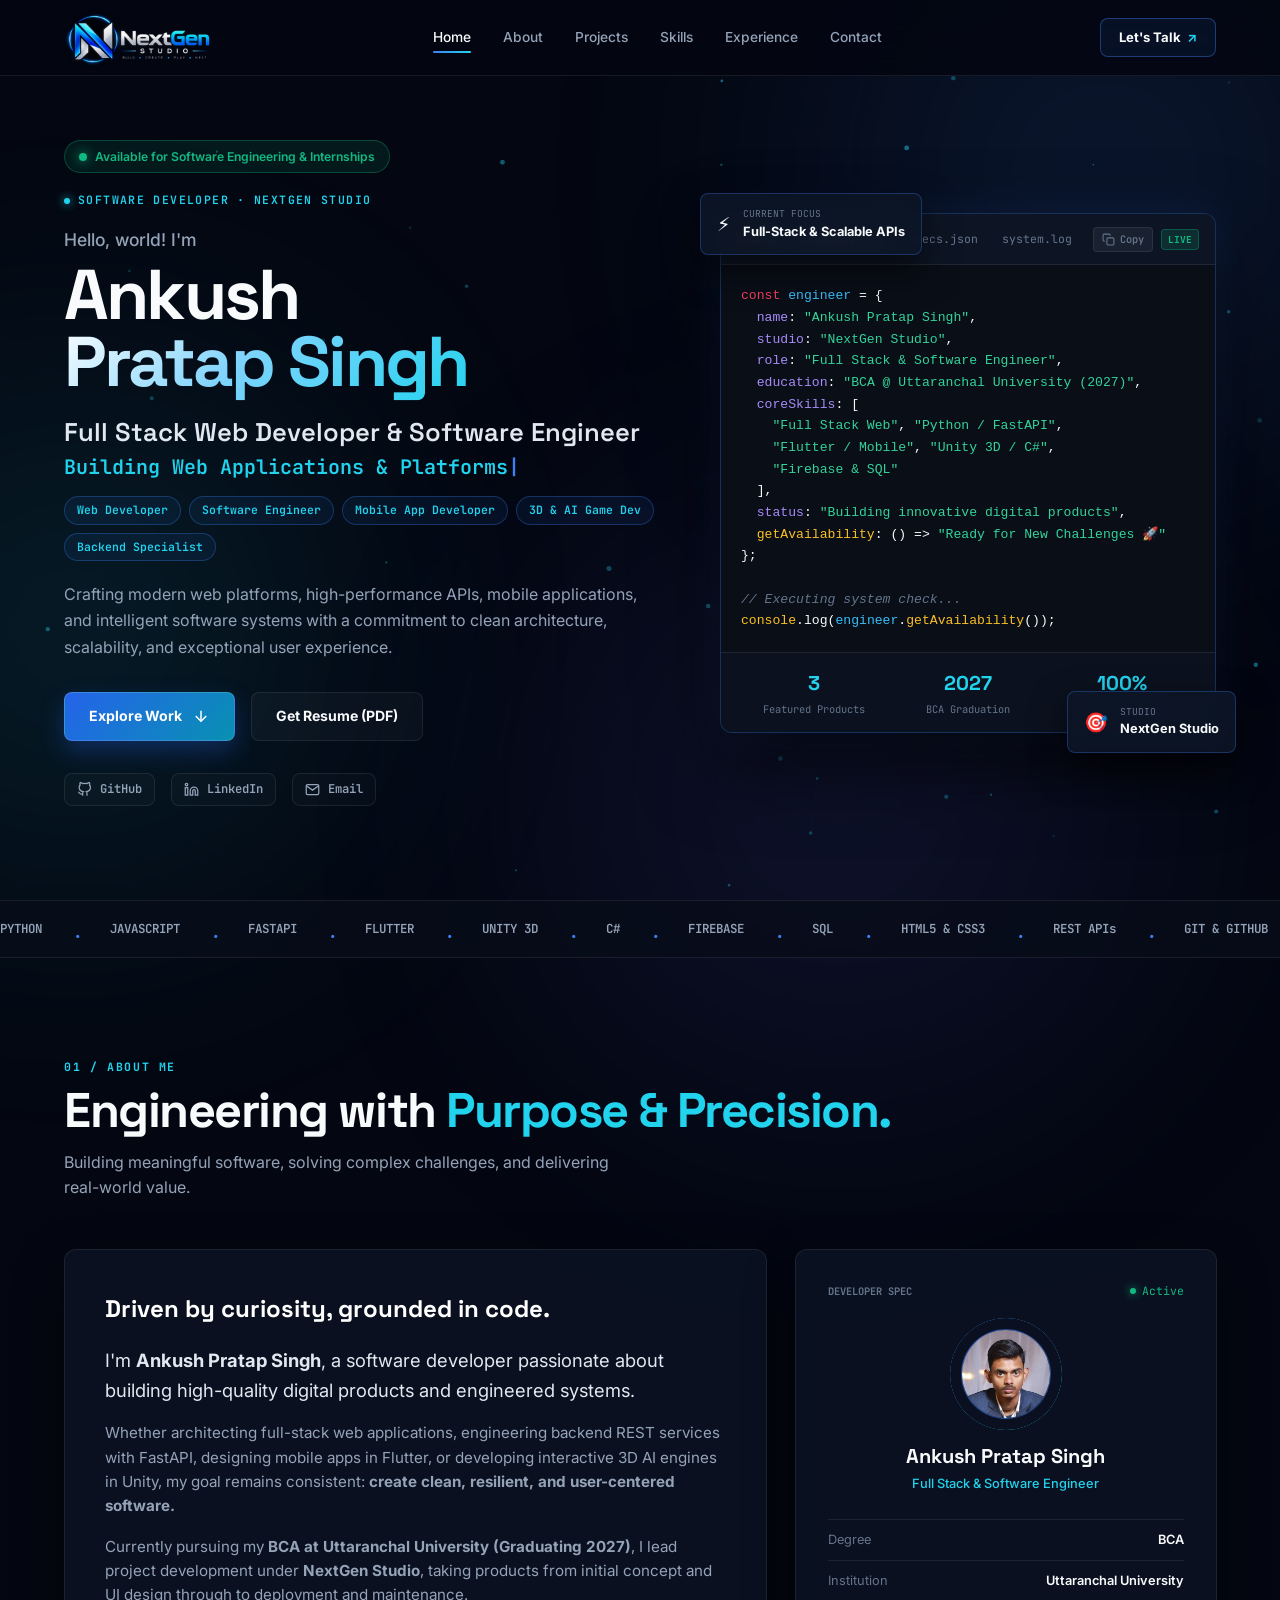
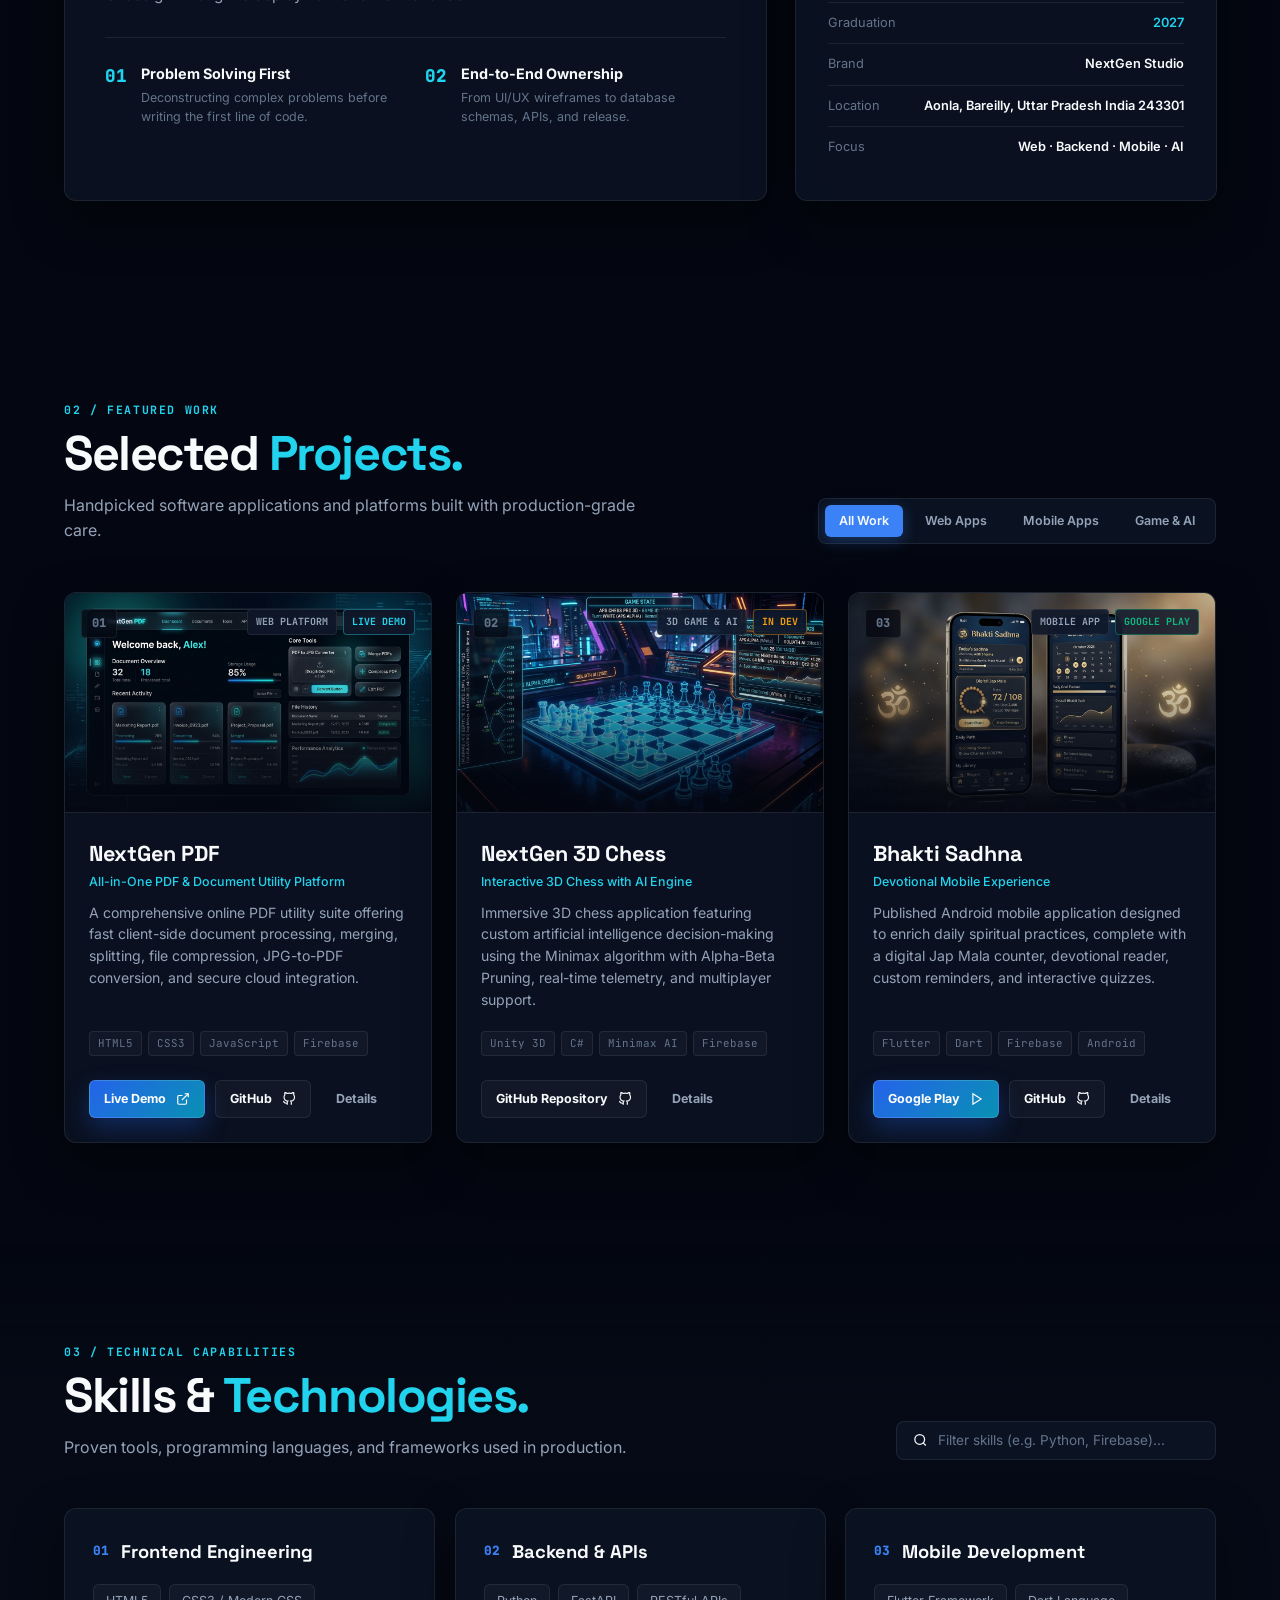
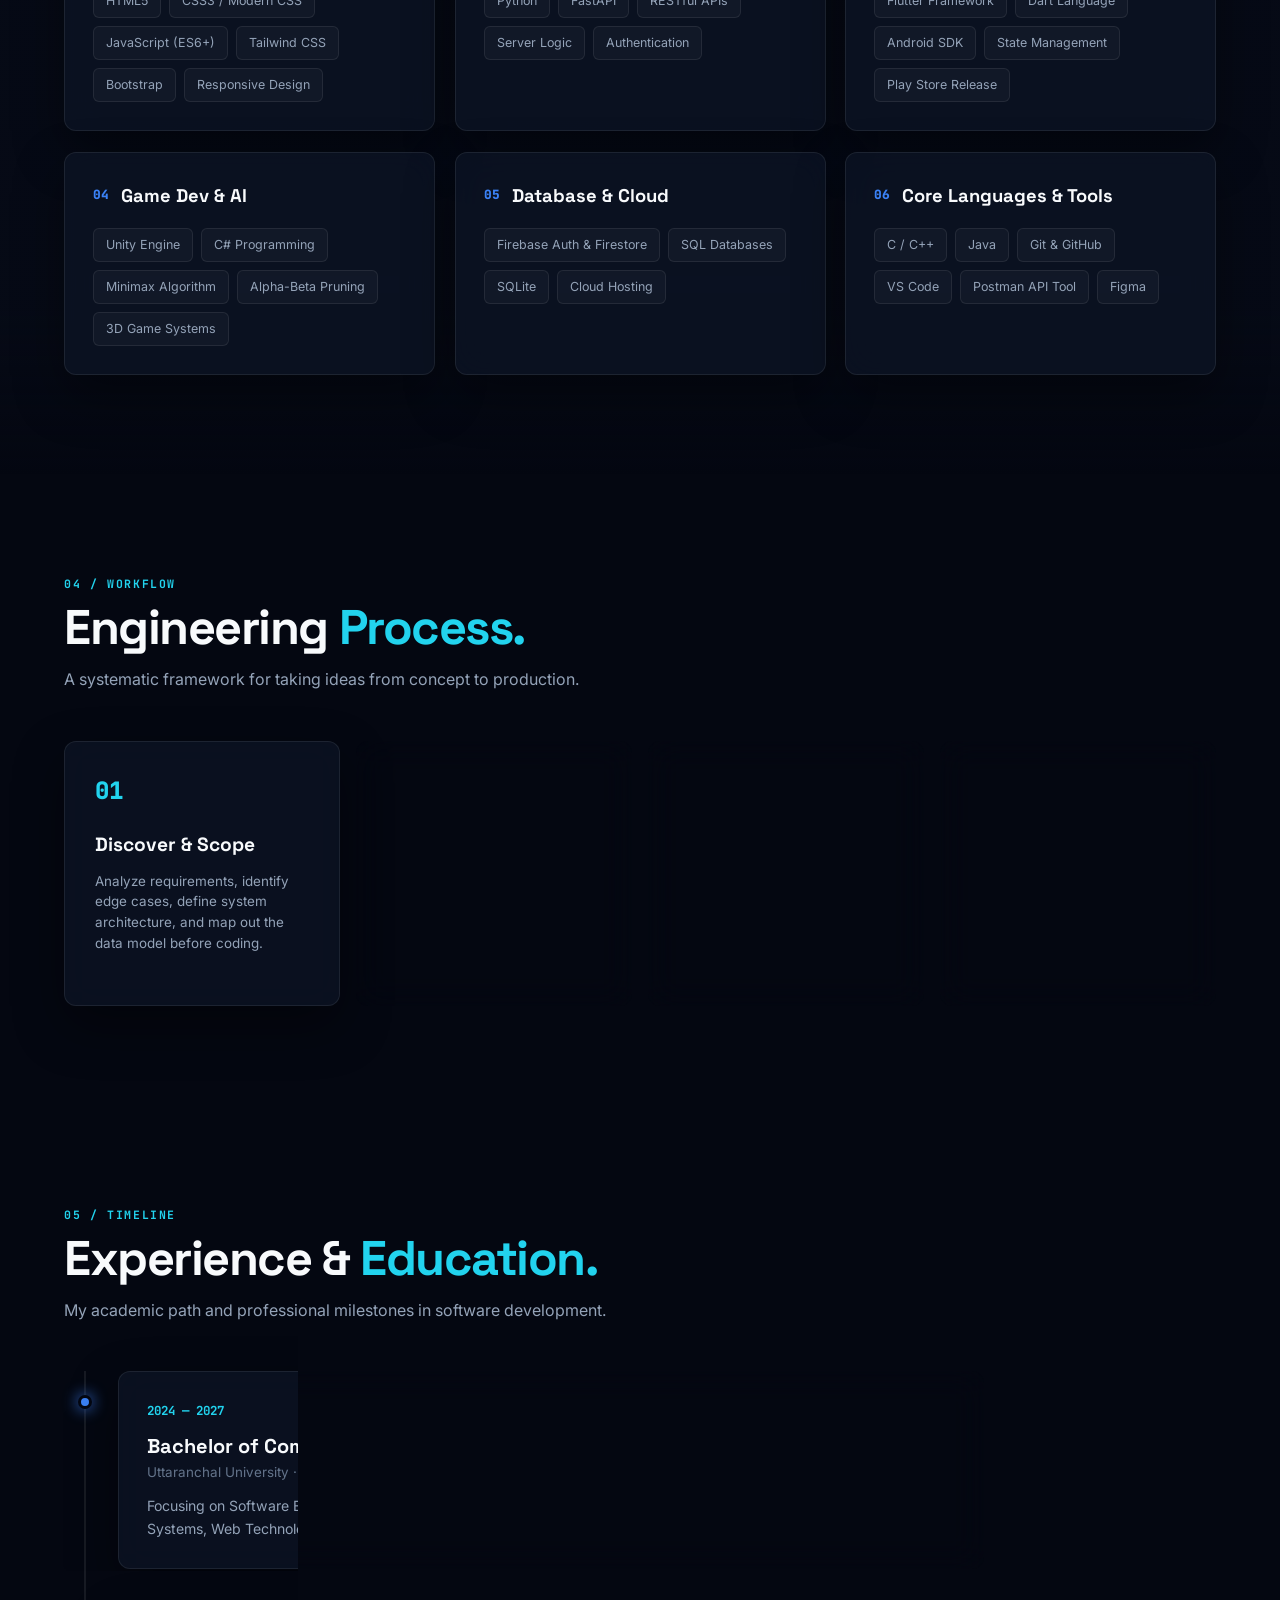
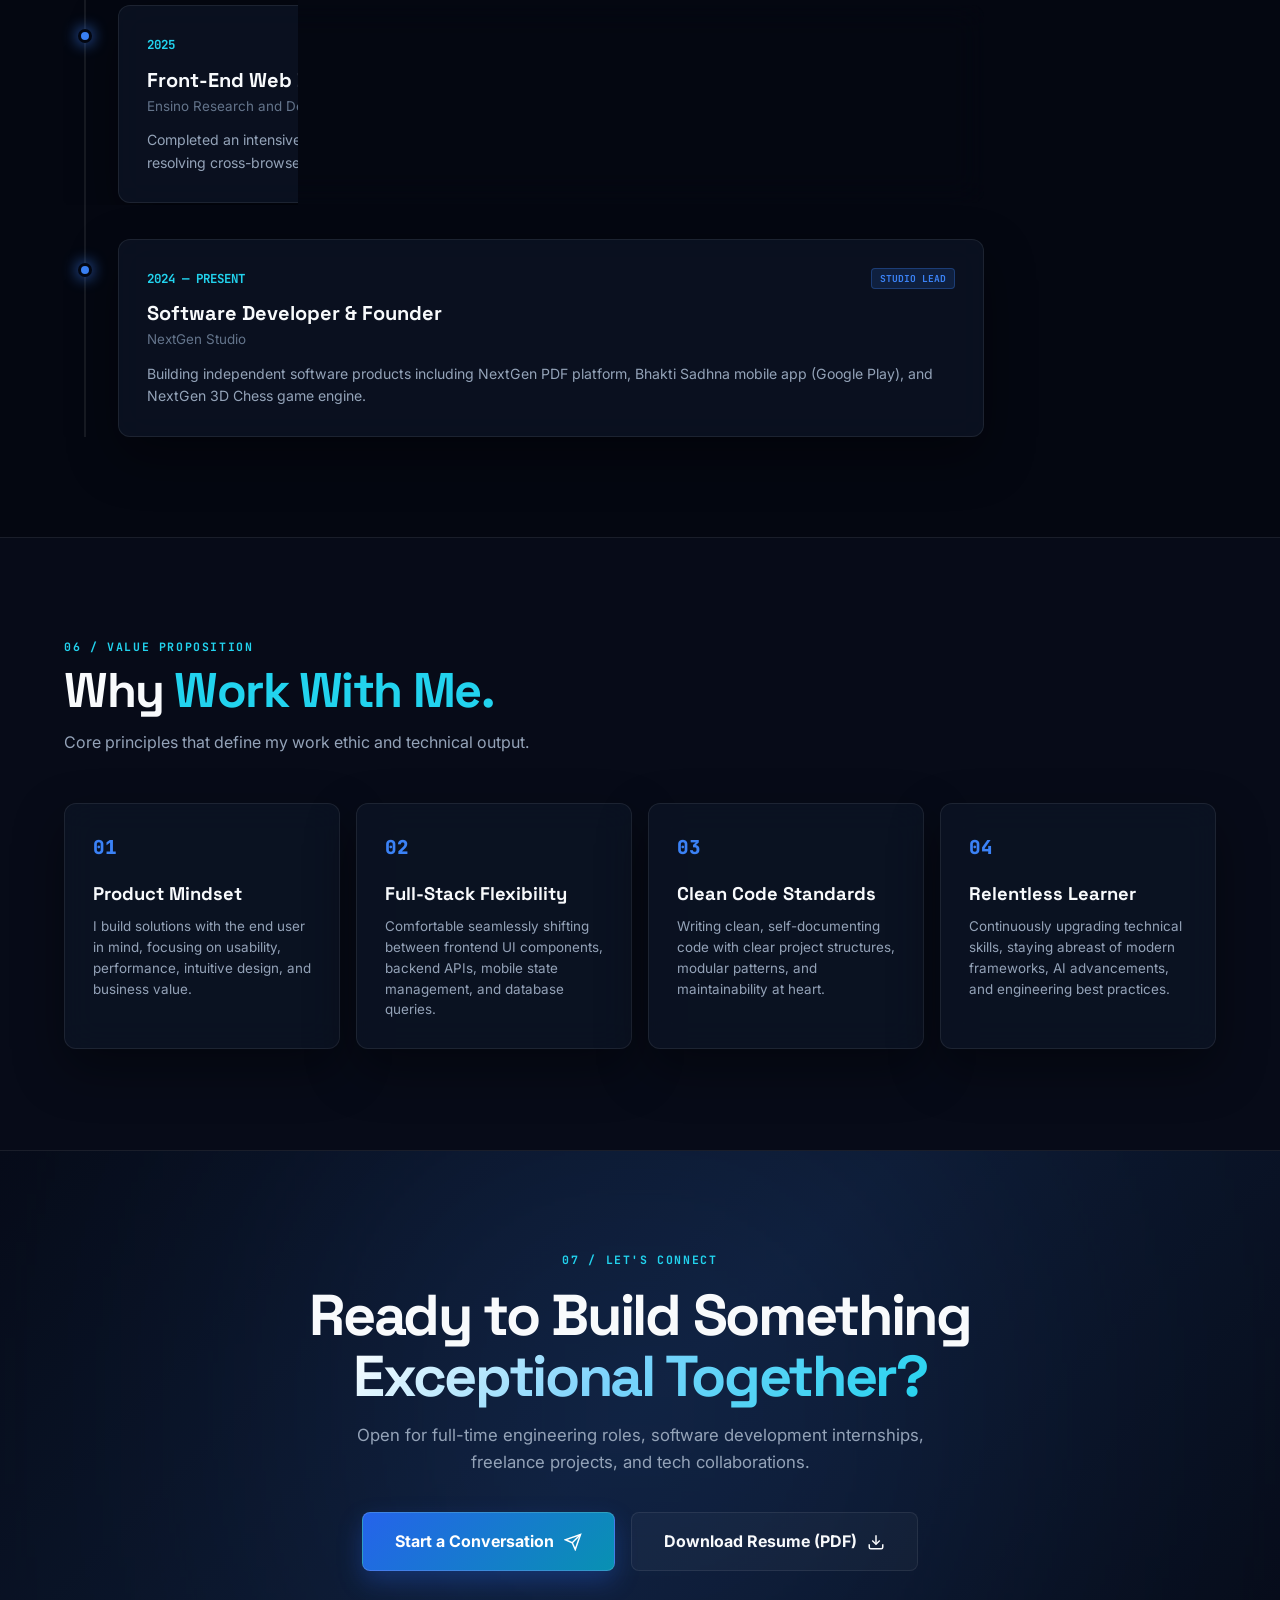
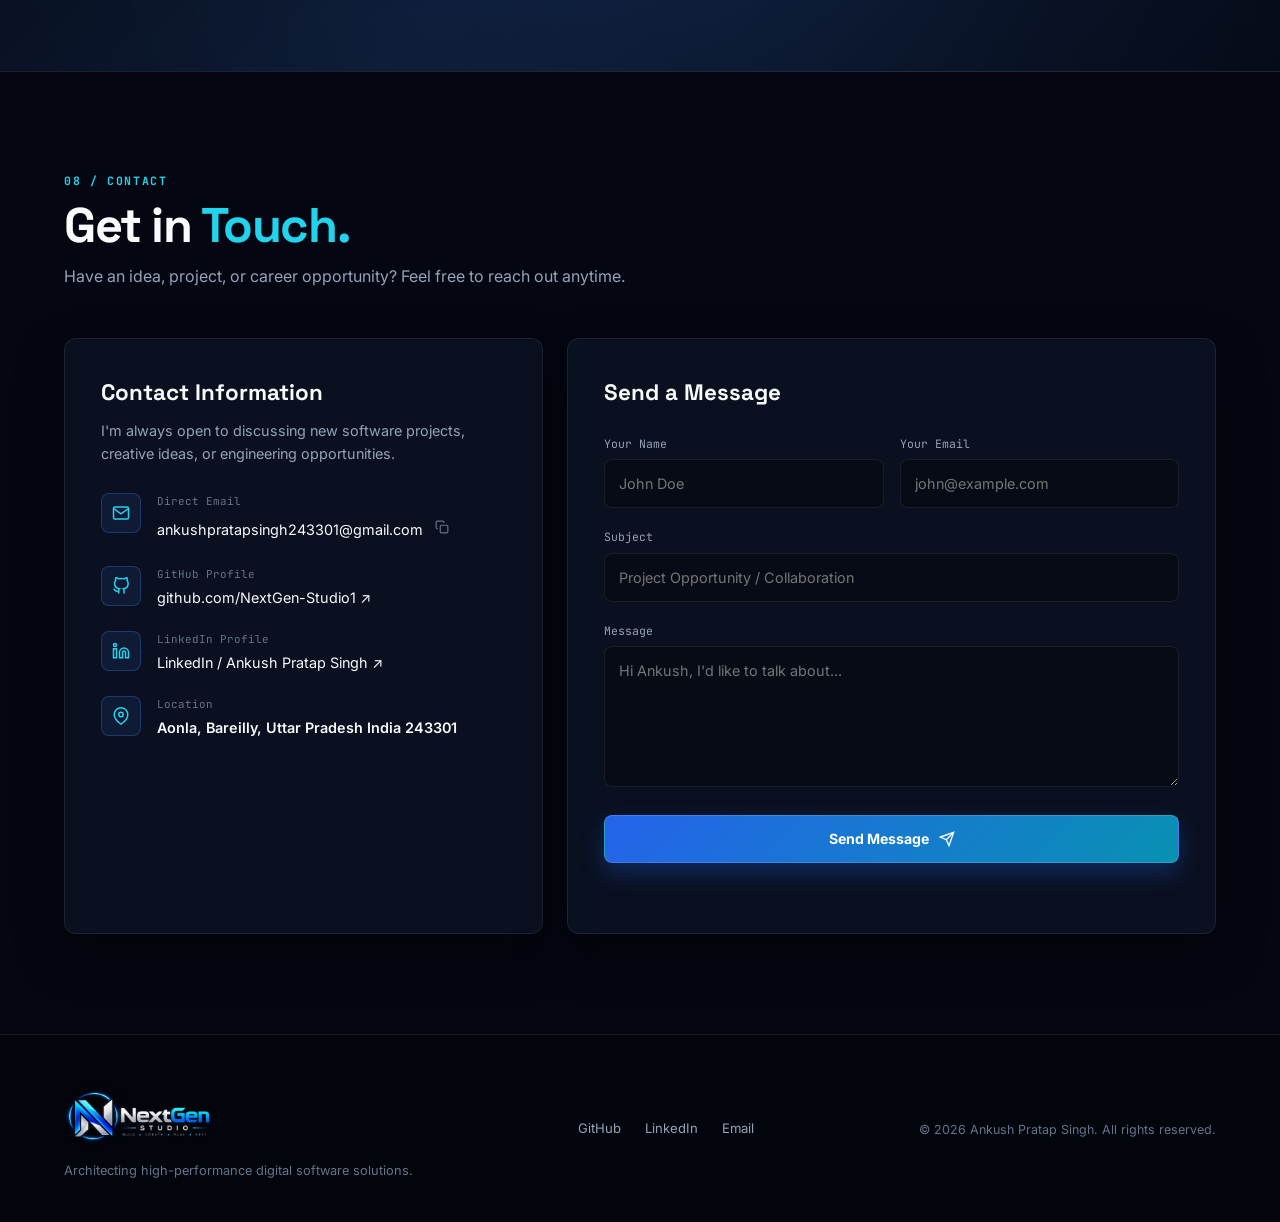
==== commit 578cd4fb: "Update canonical URLs for GitHub Pages deployment" ====
--- a/index.html
+++ b/index.html
@@ -10,7 +10,7 @@
     content="Ankush Pratap Singh, NextGen Studio, Full Stack Developer, Software Engineer, Flutter, Unity 3D, FastAPI, Python, Web Developer Portfolio, Dehradun">
   <meta name="author" content="Ankush Pratap Singh">
   <meta name="theme-color" content="#050811">
-  <link rel="canonical" href="https://nextgen-studio1.github.io/">
+  <link rel="canonical" href="https://nextgen-studio1.github.io/NextGen-Studio-Portfolio/">
 
   <!-- Favicon & Icons -->
   <link rel="icon" type="image/svg+xml" href="favicon.svg">
@@ -23,7 +23,7 @@
   <meta property="og:description"
     content="Full Stack Developer & Software Engineer crafting web platforms, mobile applications, APIs, and 3D software systems.">
   <meta property="og:type" content="website">
-  <meta property="og:url" content="https://nextgen-studio1.github.io/">
+  <meta property="og:url" content="https://nextgen-studio1.github.io/NextGen-Studio-Portfolio/">
   <meta property="og:image" content="nextgen-studio-logo.png">
 
   <!-- Twitter Card Meta -->
